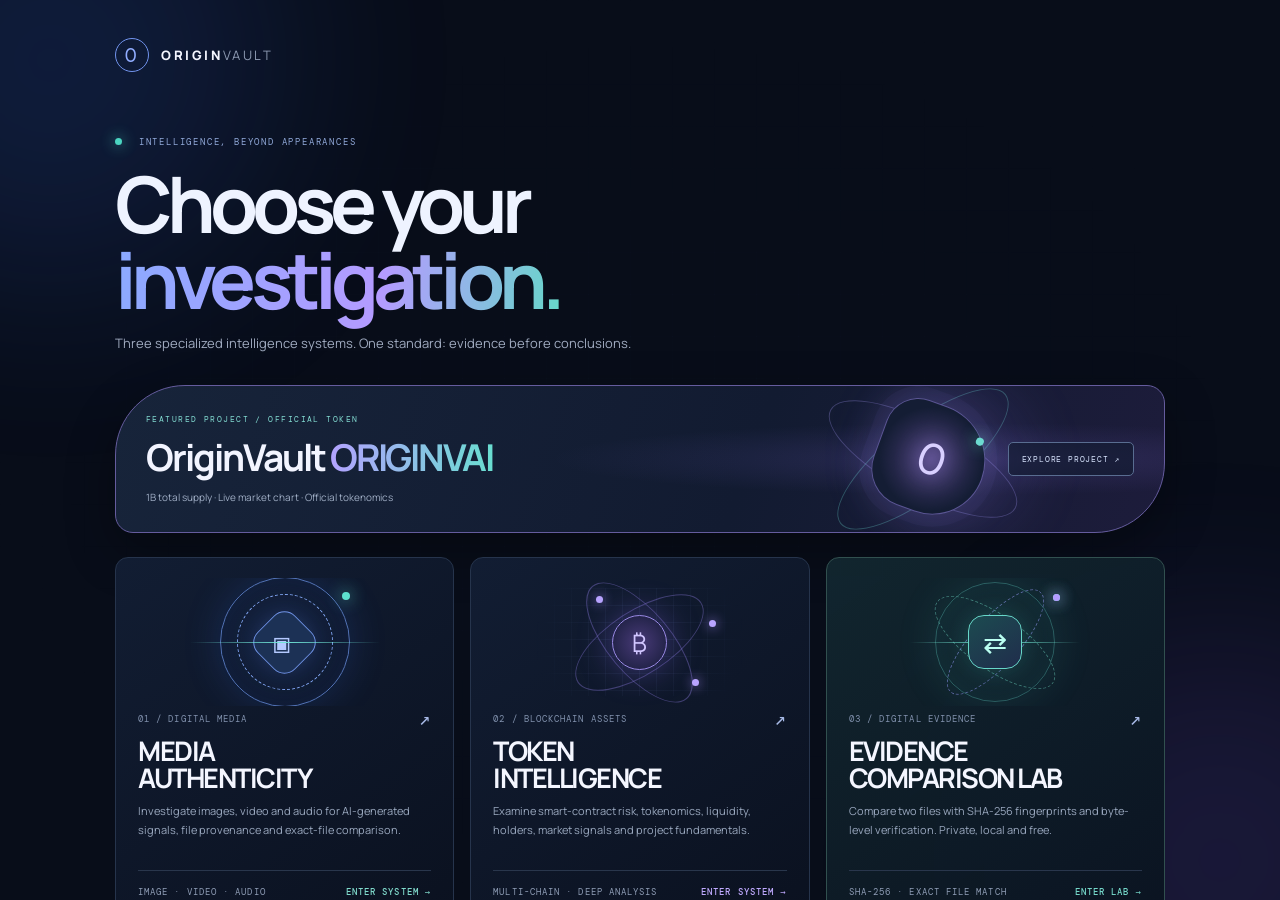
==== index.html @ fcfecf2c "Load OriginVault IPFS logo in homepage spotlight" ====
<!doctype html>
<html lang="en" dir="ltr">
<head>
<meta charset="utf-8"><meta name="viewport" content="width=device-width,initial-scale=1"><meta name="theme-color" content="#080d19">
<meta name="description" content="ORIGINVAULT — Three independent intelligence systems for media authenticity, blockchain assets and digital evidence.">
<title>ORIGINVAULT — Three Intelligence Systems</title>
<link rel="preconnect" href="https://fonts.googleapis.com"><link rel="preconnect" href="https://fonts.gstatic.com" crossorigin>
<link href="https://fonts.googleapis.com/css2?family=DM+Mono:wght@400;500&family=Manrope:wght@400;500;600;700;800&display=swap" rel="stylesheet"><link rel="stylesheet" href="/styles.css?v=20261116-gateway3">

<style>
.featured-token{isolation:isolate;position:relative;display:flex;align-items:center;justify-content:space-between;gap:20px;min-height:148px;margin:0 0 24px;padding:25px 30px;overflow:hidden;border:1px solid #655c9e;border-radius:70px 18px 70px 18px;background:radial-gradient(ellipse at 82% 50%,#8871e82c,transparent 35%),linear-gradient(110deg,#17243a,#121b31 60%,#1d1c3b);box-shadow:0 18px 50px #0005;transition:transform .3s,border-color .3s,box-shadow .3s}
.featured-token:hover{transform:translateY(-4px);border-color:#9b8be9;box-shadow:0 25px 65px #0008,0 0 35px #8e79e51b}
.featured-token:focus-visible{outline:2px solid #8ce6dc;outline-offset:4px}
.featured-token-copy{position:relative;z-index:2;display:grid;gap:8px}.featured-token-copy small{font:8px 'DM Mono',monospace;letter-spacing:.18em;color:#83dcd2}.featured-token-copy strong{font-size:clamp(23px,3.5vw,37px);letter-spacing:-.055em;color:#f2f4ff}.featured-token-copy strong em{font-style:normal;background:linear-gradient(90deg,#b3a2ff,#69ddd0);color:transparent;background-clip:text}.featured-token-copy>span{font-size:10px;color:#a0aec5}.featured-token-mark{position:absolute;z-index:1;right:17%;top:50%;width:110px;height:110px;display:grid;place-items:center;border:1px solid #a995ff77;border-radius:37% 63% 58% 42%;transform:translateY(-50%) rotate(20deg);background:radial-gradient(circle,#493d77,#141d34 68%);box-shadow:0 0 0 12px #a995ff0b,0 0 42px #a995ff32;animation:featuredMorph 8s ease-in-out infinite}.featured-token-mark img{width:100%;height:100%;padding:9px;object-fit:contain;border-radius:inherit}.featured-token-mark img:not([hidden]) + b{display:none}.featured-token-mark b{font:44px 'DM Mono',monospace;color:#d9d0ff;text-shadow:0 0 24px #b8a4ff}.featured-token-mark i{position:absolute;width:8px;height:8px;right:10px;top:17px;border-radius:50%;background:#6cdbd0;box-shadow:0 0 15px #6cdbd0}.featured-token-orbit{position:absolute;z-index:0;right:13%;top:50%;width:210px;height:72px;border:1px solid #8c83d35c;border-radius:50%;pointer-events:none}.orbit-x{transform:translateY(-50%) rotate(28deg);animation:featuredSpin 16s linear infinite}.orbit-y{transform:translateY(-50%) rotate(-38deg);border-color:#6cdbd04d;animation:featuredSpin 21s linear infinite reverse}.featured-token-glow{position:absolute;right:12%;top:50%;width:170px;height:170px;transform:translateY(-50%);border-radius:50%;background:#8d77ee18;filter:blur(24px)}.featured-token-enter{position:relative;z-index:2;flex:none;padding:11px 13px;border:1px solid #596d91;border-radius:5px;color:#d9e5ff;font:8px 'DM Mono',monospace;letter-spacing:.1em;background:#101a2d99}
@keyframes featuredSpin{to{rotate:360deg}}@keyframes featuredMorph{0%,100%{border-radius:37% 63% 58% 42%;transform:translateY(-50%) rotate(20deg)}50%{border-radius:60% 40% 38% 62%;transform:translateY(-50%) rotate(200deg)}}
@media(max-width:680px){.featured-token{min-height:160px;padding:20px 18px;border-radius:42px 14px 42px 14px;align-items:flex-start;flex-direction:column;gap:14px}.featured-token-mark{right:12px;top:40px;width:72px;height:72px}.featured-token-mark b{font-size:29px}.featured-token-orbit{right:-15px;top:45px;opacity:.7}.featured-token-glow{right:-15px;top:45px}.featured-token-copy{max-width:78%}.featured-token-copy>span{font-size:9px}.featured-token-enter{margin-top:0}}
@media(prefers-reduced-motion:reduce){.featured-token,.featured-token-mark,.featured-token-orbit{animation:none!important;transition:none!important}}
</style>

</head>
<body>
<div class="mode-gateway" id="modeGateway" role="dialog" aria-modal="true" aria-labelledby="gatewayTitle">
  <div class="gateway-noise"></div>
  <div class="gateway-inner">
    <a class="gateway-brand" href="/" aria-label="ORIGINVAULT home"><span class="gateway-mark">O</span><span>ORIGIN<span>VAULT</span></span></a>
    <div class="gateway-kicker"><i></i> INTELLIGENCE, BEYOND APPEARANCES</div>
    <h1 id="gatewayTitle">Choose your<br><em>investigation.</em></h1>
    <p class="gateway-lead">Three specialized intelligence systems. One standard: evidence before conclusions.</p>
    <a class="featured-token" href="/token-project.html" aria-label="Open featured token project overview">
      <span class="featured-token-orbit orbit-x"></span><span class="featured-token-orbit orbit-y"></span>
      <span class="featured-token-glow"></span>
      <span class="featured-token-copy"><small>FEATURED PROJECT / OFFICIAL TOKEN</small><strong>OriginVault <em>ORIGINVAI</em></strong><span>1B total supply · Live market chart · Official tokenomics</span></span>
      <span class="featured-token-mark"><img id="originVaultHomeLogo" alt="OriginVault token logo" hidden><b id="originVaultHomeFallback">O</b><i></i></span><span class="featured-token-enter">EXPLORE PROJECT ↗</span>
    </a>
    <div class="gateway-options">
      <a class="gateway-option media-option" href="/ai.html">
        <div class="gateway-option-art media-art"><span class="media-art-ring"></span><span class="media-art-core">◈</span><span class="art-orbit-dot"></span><span class="art-scanline"></span></div>
        <div class="gateway-option-meta"><span>01 / DIGITAL MEDIA</span><span class="gateway-arrow">↗</span></div>
        <h2>MEDIA<br>AUTHENTICITY</h2>
        <p>Investigate images, video and audio for AI-generated signals, file provenance and exact-file comparison.</p>
        <div class="gateway-option-foot"><span>IMAGE · VIDEO · AUDIO</span><b>ENTER SYSTEM →</b></div>
      </a>
      <a class="gateway-option token-option" href="/token-intelligence.html">
        <div class="gateway-option-art token-art"><span class="token-art-grid"></span><span class="token-art-ring ring-one"></span><span class="token-art-ring ring-two"></span><span class="token-art-core">₿</span><span class="token-art-node node-one"></span><span class="token-art-node node-two"></span><span class="token-art-node node-three"></span></div>
        <div class="gateway-option-meta"><span>02 / BLOCKCHAIN ASSETS</span><span class="gateway-arrow">↗</span></div>
        <h2>TOKEN<br>INTELLIGENCE</h2>
        <p>Examine smart-contract risk, tokenomics, liquidity, holders, market signals and project fundamentals.</p>
        <div class="gateway-option-foot"><span>MULTI-CHAIN · DEEP ANALYSIS</span><b>ENTER SYSTEM →</b></div>
      </a>
      <a class="gateway-option evidence-option" href="/evidence-comparison.html">
        <div class="gateway-option-art evidence-art"><span class="evidence-art-orbit orbit-a"></span><span class="evidence-art-orbit orbit-b"></span><span class="evidence-art-core">⇄</span><span class="evidence-art-spark spark-a"></span><span class="evidence-art-spark spark-b"></span><span class="evidence-art-beam"></span></div>
        <div class="gateway-option-meta"><span>03 / DIGITAL EVIDENCE</span><span class="gateway-arrow">↗</span></div>
        <h2>EVIDENCE<br>COMPARISON LAB</h2>
        <p>Compare two files with SHA-256 fingerprints and byte-level verification. Private, local and free.</p>
        <div class="gateway-option-foot"><span>SHA-256 · EXACT FILE MATCH</span><b>ENTER LAB →</b></div>
      </a>
    </div>
    <div class="gateway-bottom"><span>ORIGINVAULT / INDEPENDENT INTELLIGENCE</span><span>SELECT A SYSTEM TO CONTINUE</span></div>
  </div>
</div>
<script>document.querySelectorAll(".gateway-option").forEach(function(card){card.addEventListener("keydown",function(e){if(e.key==="Enter")location.href=card.getAttribute("href")})});</script>
<script type="module">
import { JsonRpcProvider, Contract } from 'https://esm.sh/ethers@6.13.5';
(async()=>{try{
 const provider=new JsonRpcProvider('https://rpc.mainnet.chain.robinhood.com',4663);
 const c=new Contract('0xf04bdd19e34d2e290672b3d38b697909dd385399',['function logo() view returns (string)'],provider);
 const logo=await c.logo();
 if(typeof logo==='string'){const src=logo.startsWith('ipfs://')?'https://ipfs.io/ipfs/'+logo.slice(7):logo;if(src.startsWith('https://')||src.startsWith('http://')){const img=document.getElementById('originVaultHomeLogo');img.src=src;img.hidden=false;}}
}catch(e){console.info('OriginVault logo metadata is currently unavailable.')}})();
</script>
</body></html>
---- styles.css ----
:root{--ink:#18243a;--muted:#758198;--line:#e5e9f1;--paper:#f7f8fc;--white:#fff;--blue:#3569e8;--violet:#7666e9;--mint:#38bca8;--mono:'DM Mono',monospace;--sans:'Manrope',sans-serif}*{box-sizing:border-box}html{scroll-behavior:smooth}body{margin:0;background:var(--paper);color:var(--ink);font-family:var(--sans);overflow-x:hidden}a{color:inherit;text-decoration:none}.site-header{height:78px;padding:0 max(6.2vw,24px);display:flex;align-items:center;justify-content:space-between;background:rgba(255,255,255,.9);border-bottom:1px solid #e9edf4;position:sticky;top:0;z-index:20;backdrop-filter:blur(18px)}.brand{display:flex;align-items:center;gap:11px;font-size:14px;font-weight:800;letter-spacing:.17em}.brand-symbol{width:33px;height:33px;border:1.5px solid #4877e8;border-radius:50%;display:grid;place-items:center;color:#3569e8;font:19px var(--mono);position:relative}.brand-symbol span{position:absolute;width:5px;height:5px;border-radius:50%;background:#43c4b0;right:0;top:3px}.brand-light{font-weight:500;color:#8490a4}.main-nav{display:flex;gap:34px;font-size:11px;color:#67748a}.main-nav a:hover{color:var(--blue)}.header-actions{display:flex;align-items:center;gap:22px}.free-pill{font:9px var(--mono);letter-spacing:.1em;color:#269b8b;background:#eaf8f5;border:1px solid #d6f0eb;padding:8px 11px;border-radius:30px}.free-pill i,.live-indicator i{display:inline-block;width:6px;height:6px;background:#42bca8;border-radius:50%;margin-right:7px}.header-cta{font-size:11px;font-weight:800;color:var(--blue)}.header-cta span{margin-left:12px}.mobile-nav{display:none;border:0;background:none;font-size:21px;color:var(--ink)}.hero{min-height:660px;padding:105px max(8vw,30px) 32px;position:relative;overflow:hidden;background:linear-gradient(112deg,#fff 0%,#f8faff 48%,#f0f4ff 100%)}.hero:before{content:"";position:absolute;width:760px;height:760px;border-radius:50%;right:-150px;top:-250px;background:radial-gradient(circle,#dfeaff 0%,#eaf0ff 38%,transparent 69%)}.hero-copy{position:relative;z-index:2;max-width:570px}.eyebrow{font:9px var(--mono);letter-spacing:.17em;color:#617ba8;display:flex;align-items:center;gap:10px}.eyebrow-line{width:22px;height:1px;background:#6e8fca}.hero h1{font-size:clamp(58px,7.5vw,98px);letter-spacing:-.075em;line-height:.99;font-weight:700;margin:27px 0 24px}.hero h1 span,.how-intro h2 span{background:linear-gradient(100deg,#386ce8,#8270e9 60%,#4bbdaf);color:transparent;background-clip:text}.hero-lead{max-width:500px;font-size:14px;line-height:1.9;color:#6e7b91}.hero-buttons{display:flex;align-items:center;gap:27px;margin-top:31px}.primary-button{display:inline-flex;align-items:center;gap:35px;padding:16px 20px;background:linear-gradient(105deg,#376ce8,#6c70e9);border-radius:6px;color:white;font-size:11px;font-weight:800;box-shadow:0 12px 28px #496ee833;transition:.2s}.primary-button:hover,.choose-button:hover{transform:translateY(-2px);box-shadow:0 15px 30px #496ee844}.subtle-link{font-size:11px;color:#6c7890}.subtle-link span{margin-left:8px}.hero-proof{display:flex;align-items:center;gap:12px;margin-top:58px}.proof-icon{width:28px;height:28px;display:grid;place-items:center;border-radius:50%;background:#e7f7f3;color:#24a28f;font-size:13px}.hero-proof div:last-child{display:flex;flex-direction:column;gap:4px}.hero-proof strong{font-size:10px}.hero-proof span{font-size:9px;color:#8792a5}.hero-art{position:absolute;width:510px;height:510px;right:7%;top:83px;display:grid;place-items:center}.art-glow{position:absolute;width:330px;height:330px;border-radius:50%;background:radial-gradient(circle,#d9e6ff 0%,#dfe5ff 40%,transparent 70%);filter:blur(8px)}.art-grid{position:absolute;inset:25px;background-image:linear-gradient(#9bb6e21b 1px,transparent 1px),linear-gradient(90deg,#9bb6e21b 1px,transparent 1px);background-size:28px 28px;mask-image:radial-gradient(circle,#000 10%,transparent 72%)}.orbit{position:absolute;border:1px solid #7f9de65c;border-radius:50%;transform:rotate(-26deg) skewX(-10deg)}.orbit-outer{width:460px;height:245px;box-shadow:0 0 38px #8caaf21c}.orbit-inner{width:330px;height:330px;border-color:#8c9eea70;transform:rotate(32deg) skewY(17deg)}.art-core{width:154px;height:154px;border-radius:50%;background:linear-gradient(145deg,#fff,#edf3ff);border:1px solid #b4c9f4;box-shadow:0 22px 65px #6f8ee833,inset 0 0 22px #b6ccff66;display:flex;flex-direction:column;align-items:center;justify-content:center;position:relative;z-index:2}.core-mark{font:64px var(--mono);line-height:1;color:#5279df;text-shadow:0 5px 22px #7199ed55}.core-caption{font:8px var(--mono);letter-spacing:.2em;line-height:1.6;text-align:center;color:#788bb2}.core-spark{position:absolute;width:7px;height:7px;border-radius:50%;background:#41c8b2;right:21px;top:25px;box-shadow:0 0 0 6px #42c8b222,0 0 20px #42c8b2}.floating-chip{position:absolute;z-index:3;background:#fff;border:1px solid #e4eaf5;border-radius:8px;box-shadow:0 15px 40px #526b9b18;padding:12px 14px;font:9px var(--mono);letter-spacing:.06em;color:#53647f}.chip-top{top:65px;left:65px}.chip-dot{display:inline-block;width:6px;height:6px;border-radius:50%;background:#3ec3ae;margin-right:8px}.chip-right{right:-3px;top:220px;display:flex;flex-direction:column;gap:5px}.chip-right b{font-size:11px;color:#386de4}.chip-right small{font-size:7px;color:#8b98ac}.chip-bottom{bottom:64px;left:58px}.chip-bottom span{color:#7869e9;margin-right:8px}.art-coord{position:absolute;font:8px var(--mono);letter-spacing:.12em;color:#8ca0c1}.coord-one{top:4px;right:100px}.coord-two{bottom:5px;right:92px}.hero-bottom{position:absolute;bottom:0;left:8vw;right:8vw;border-top:1px solid #dfe6f1;padding:17px 0;display:flex;justify-content:space-between;font:8px var(--mono);letter-spacing:.1em;color:#8995a8}.scanner-section{padding:88px max(8vw,30px) 85px;background:#fff;border-top:1px solid #e8edf5}.scanner-heading{display:flex;justify-content:space-between;align-items:end;margin-bottom:32px;gap:20px}.scanner-heading h2,.history-title h2{font-size:clamp(30px,4vw,43px);letter-spacing:-.06em;margin:14px 0 7px}.scanner-heading p,.history-title p{font-size:12px;color:#7c8799;margin:0}.scanner-free{font:9px var(--mono);color:#299b8d;background:#eef9f6;padding:10px 13px;border-radius:5px}.scanner-free span{margin-right:7px}.scanner-layout{display:grid;grid-template-columns:1.15fr .85fr;gap:18px}.upload-card,.scan-side{border:1px solid #e5eaf2;border-radius:10px;background:#fff;box-shadow:0 15px 40px #203c6810}.upload-card{min-height:360px;transition:.2s}.upload-card.drag{border-color:#6488e8;background:#f5f8ff;box-shadow:0 0 0 4px #6488e81c}.upload-card-top,.scan-side-head{height:52px;padding:0 22px;border-bottom:1px solid #edf0f5;display:flex;align-items:center;justify-content:space-between}.step-label{font:9px var(--mono);letter-spacing:.11em;color:#667894}.step-label i{font-style:normal;color:#aab4c3;margin:0 5px}.secure-label{font:8px var(--mono);color:#2d9e8d}.secure-label span{font-size:14px;margin-right:5px}.upload-content{text-align:center;padding:32px 20px 25px}.upload-graphic{width:76px;height:76px;margin:0 auto 14px;display:grid;place-items:center;position:relative}.upload-ring{position:absolute;inset:0;border:1px solid #cbd9f4;border-radius:23px;transform:rotate(45deg);background:linear-gradient(140deg,#f4f7ff,#fff)}.upload-arrow{position:relative;font-size:35px;font-weight:300;color:#5278e0}.upload-content h3{font-size:17px;margin:0 0 5px;letter-spacing:-.03em}.upload-content p{font-size:10px;color:#929caf;margin:0 0 17px}.upload-content input{display:none}.choose-button{display:inline-flex;align-items:center;gap:25px;background:#386ce8;color:#fff;padding:12px 17px;border-radius:5px;font-size:10px;font-weight:800;cursor:pointer;box-shadow:0 7px 18px #386ce82b;transition:.2s}.format-list{display:flex;justify-content:center;gap:8px;margin-top:20px}.format-list span{font:7px var(--mono);letter-spacing:.08em;color:#8190a6;background:#f3f5f9;padding:6px 8px;border-radius:3px}.upload-footer{height:39px;border-top:1px solid #eff2f6;display:flex;align-items:center;justify-content:center;font-size:8px;color:#8b96a8;gap:7px}.footer-lock{font-size:13px;color:#6b8ee5}.scan-side{padding-bottom:8px}.scan-side-head{margin-bottom:4px}.live-indicator{font:8px var(--mono);color:#2e9d8e}.scope-item{display:flex;align-items:center;gap:12px;padding:15px 20px;border-bottom:1px solid #f0f2f6}.scope-icon{width:34px;height:34px;border-radius:8px;display:grid;place-items:center;font-size:16px;flex:none}.hash-icon{background:#edf3ff;color:#5278e0}.provenance-icon{background:#f2efff;color:#7a68df}.ai-icon{background:#eaf8f5;color:#36aa99}.scope-item>div:nth-child(2){display:flex;flex-direction:column;gap:5px;flex:1}.scope-item strong{font-size:10px}.scope-item span{font-size:8px;color:#929caf}.scope-state{font:7px var(--mono)!important;letter-spacing:.06em}.scope-state.ready{color:#299b8d!important}.scope-state.pending{color:#a18b5c!important}.scope-note{display:flex;gap:9px;padding:13px 20px 7px;color:#8793a6}.scope-note>span{width:15px;height:15px;border:1px solid #c9d6ed;border-radius:50%;display:grid;place-items:center;font:9px var(--mono);flex:none;color:#6385c9}.scope-note p{font-size:8px;line-height:1.7;margin:0}.progress-card{margin-top:18px;padding:18px 22px;border:1px solid #e3eaf5;border-radius:8px;background:#f9fbff}.progress-top{display:flex;justify-content:space-between;font-size:10px;color:#697994;margin-bottom:10px}.progress-top strong{font:10px var(--mono);color:#4b73d9}.progress-track{height:5px;border-radius:9px;background:#e8edf7;overflow:hidden}.progress-track span{display:block;height:100%;width:0;background:linear-gradient(90deg,#3b70e9,#7c70e8,#4ec5b1);border-radius:9px;transition:width .35s}.result-card{margin-top:18px;padding:23px;border:1px solid #dfe7f4;border-radius:9px;background:linear-gradient(135deg,#fbfcff,#f6f8ff)}.result-top{display:flex;align-items:center;justify-content:space-between;gap:15px}.result-title{font-size:13px;font-weight:800;overflow-wrap:anywhere}.result-status{font:8px var(--mono);color:#9a7a3f;background:#fff8e9;border:1px solid #f1e3c2;padding:7px 9px;border-radius:3px}.result-subtitle{font-size:10px;color:#7c899e;margin-top:6px}.hash-block{margin-top:18px;padding:14px;background:#fff;border:1px solid #e7edf7;border-radius:6px}.hash-label{font:8px var(--mono);letter-spacing:.12em;color:#8090aa}.hash-value{font:10px var(--mono);color:#4269c8;line-height:1.8;word-break:break-all;margin-top:8px}.result-disclaimer{font-size:10px;color:#748197;line-height:1.8;margin:15px 0}.result-actions{display:flex;gap:9px;flex-wrap:wrap}.result-actions button,.history-actions button{border:1px solid #dfe6f1;background:#fff;padding:9px 12px;border-radius:4px;color:#50627f;font:9px var(--sans);font-weight:700;cursor:pointer}.result-actions button.primary-mini{background:#3c6ee7;border-color:#3c6ee7;color:#fff}.history-section{padding:80px max(8vw,30px);background:#f6f8fc;border-top:1px solid #e9edf4}.history-title{display:flex;justify-content:space-between;align-items:end;margin-bottom:24px}.history-title h2{margin-bottom:6px}.text-button{background:transparent;border:0;color:#5477d1;font:10px var(--sans);font-weight:800;cursor:pointer}.history-list{display:grid;gap:9px}.history-empty{padding:26px;text-align:center;border:1px dashed #d8e0ed;border-radius:7px;color:#8c98aa}.history-empty span{font-size:23px;color:#9aadd0}.history-empty p{font-size:10px}.history-item{display:flex;justify-content:space-between;align-items:center;gap:15px;padding:15px 18px;background:#fff;border:1px solid #e7ecf4;border-radius:6px}.history-item strong{display:block;font-size:10px;overflow-wrap:anywhere}.history-item small{display:block;margin-top:6px;color:#8793a6;font:8px var(--mono)}.history-actions{display:flex;gap:7px}.history-footnote{font-size:8px;color:#929caf;margin-top:14px}.how-section{padding:90px max(8vw,30px);display:grid;grid-template-columns:.85fr 1.15fr;gap:7%;background:#fff}.how-intro h2{font-size:clamp(36px,4.3vw,52px);letter-spacing:-.065em;line-height:1.12;margin:17px 0}.how-intro p{font-size:12px;color:#7d899b;line-height:1.9;max-width:350px}.how-steps{display:grid;grid-template-columns:repeat(3,1fr);border:1px solid #e7ebf3;border-radius:8px;overflow:hidden}.how-steps article{padding:20px 16px;position:relative;min-height:230px}.how-steps article+article{border-left:1px solid #e7ebf3}.how-number{font:8px var(--mono);color:#98a6bb}.how-symbol{font-size:25px;color:#5d7fda;margin:20px 0}.how-steps h3{font-size:12px;margin:0 0 8px}.how-steps p{font-size:9px;line-height:1.7;color:#8290a3;min-height:60px}.available,.planned{font:7px var(--mono);letter-spacing:.05em}.available{color:#2d9d8c}.planned{color:#a18b5c}.standards-section{padding:75px max(8vw,30px);background:linear-gradient(110deg,#f1f5ff,#f9faff);display:grid;grid-template-columns:110px 1fr 1fr;gap:30px;align-items:center;border-top:1px solid #e7edf7}.standards-mark{width:86px;height:86px;border:1px solid #b9c9ec;border-radius:50%;display:grid;place-items:center;font:48px var(--mono);color:#5278dc;box-shadow:inset 0 0 25px #b9c9ec55}.standards-section h2{font-size:34px;letter-spacing:-.06em;line-height:1.12;margin:13px 0}.standards-section p{font-size:10px;line-height:1.8;color:#77859a;max-width:440px}.standards-points{display:flex;flex-direction:column;gap:15px;justify-self:end;font-size:10px;color:#596a84}.standards-points i{font:8px var(--mono);color:#6384d4;margin-right:13px}.site-footer{min-height:85px;padding:20px max(6.2vw,24px);display:flex;align-items:center;justify-content:space-between;background:#fff;border-top:1px solid #e8edf4;color:#8b97a9;font-size:8px}.site-footer .brand{color:var(--ink)}.footer-note{font:8px var(--mono);letter-spacing:.1em}.toast{position:fixed;bottom:22px;left:50%;transform:translate(-50%,20px);opacity:0;pointer-events:none;z-index:50;padding:12px 17px;background:#172744;color:#fff;border-radius:5px;font-size:10px;box-shadow:0 12px 35px #1d315233;transition:.25s}.toast.show{opacity:1;transform:translate(-50%,0)}.hidden{display:none!important}@media(max-width:1050px){.hero-art{right:-100px;opacity:.75}.hero-copy{max-width:530px}.how-section{grid-template-columns:1fr;gap:28px}}@media(max-width:700px){.site-header{height:67px}.main-nav{display:none}.header-actions{display:flex;gap:8px}.header-actions .header-cta{font-size:10px;padding:9px 10px}.header-actions .header-cta[href="#scanner"]{display:none}.mobile-nav{display:block}.hero{padding:78px 23px 65px;min-height:780px}.hero h1{font-size:64px}.hero-lead{font-size:12px}.hero-art{width:340px;height:340px;top:390px;right:-50px;opacity:.75;transform:scale(.82)}.hero-bottom{left:23px;right:23px;gap:12px;flex-wrap:wrap}.hero-bottom span:nth-child(2){display:none}.hero-bottom span{font-size:7px}.scanner-section,.history-section,.how-section{padding:65px 20px}.scanner-heading{align-items:flex-start;flex-direction:column}.scanner-layout{grid-template-columns:1fr}.upload-card{min-height:340px}.scope-item{padding:13px 15px}.scope-note{padding:12px 15px}.history-title{align-items:flex-start}.how-steps{grid-template-columns:1fr}.how-steps article{min-height:auto;padding:18px}.how-steps article+article{border-left:0;border-top:1px solid #e7ebf3}.how-steps p{min-height:0}.standards-section{grid-template-columns:65px 1fr;padding:55px 22px;gap:17px}.standards-mark{width:60px;height:60px;font-size:35px}.standards-section h2{font-size:27px}.standards-points{grid-column:2;justify-self:start;margin-top:8px}.site-footer{flex-wrap:wrap;gap:12px}.footer-note{display:none}.history-item{align-items:flex-start}.history-actions{flex-direction:column}}
.result-metrics{display:grid;grid-template-columns:repeat(3,minmax(0,1fr));gap:9px;margin-top:17px}.result-metrics>div{padding:12px;background:#fff;border:1px solid #e7edf7;border-radius:6px;min-width:0}.result-metrics small{display:block;font:7px var(--mono);letter-spacing:.08em;color:#8795aa}.result-metrics strong{display:block;margin-top:7px;font:9px var(--mono);color:#526b9c;overflow-wrap:anywhere}.evidence-list{margin-top:18px;padding:14px;background:#fff;border:1px solid #e7edf7;border-radius:6px}.evidence-row{display:flex;justify-content:space-between;align-items:flex-start;gap:12px;padding:12px 0;border-bottom:1px solid #f0f2f6}.evidence-row:last-child{border-bottom:0}.evidence-row strong{font-size:10px;text-transform:capitalize}.evidence-row p,.evidence-empty{font-size:9px;line-height:1.7;color:#7b899d;margin:5px 0 0}.evidence-severity{font:7px var(--mono);color:#8a7891;white-space:nowrap}@media(max-width:560px){.result-metrics{grid-template-columns:1fr}.result-top{align-items:flex-start;flex-direction:column}}

.scope-state.limited{color:#7569c7!important}

/* Animated hero slideshow */
.hero-story{height:650px;min-height:610px;position:relative;overflow:hidden;background:radial-gradient(circle at 78% 45%,#d9e5ff 0,transparent 36%),linear-gradient(115deg,#fff 0%,#eef3ff 60%,#e9efff 100%);border-bottom:1px solid #e2e9f5}
.story-slides{position:absolute;inset:0}.story-slide{position:absolute;inset:0;display:grid;grid-template-columns:1fr 1fr;align-items:center;padding:55px max(8vw,30px) 76px;gap:25px;opacity:0;animation:storyFade 18s infinite}
.story-slide.slide-two{animation-delay:6s}.story-slide.slide-three{animation-delay:12s}
@keyframes storyFade{0%,2%{opacity:0;transform:translateY(18px)}6%,27%{opacity:1;transform:translateY(0)}33%,100%{opacity:0;transform:translateY(-12px)}}
.story-copy{max-width:570px;position:relative;z-index:2}.story-copy h1{font-size:clamp(48px,6vw,80px);letter-spacing:-.075em;line-height:1.02;margin:24px 0 18px}.story-copy h1 span{background:linear-gradient(100deg,#386ce8,#8270e9 60%,#4bbdaf);color:transparent;background-clip:text}.story-copy p{font-size:13px;line-height:1.9;color:#6e7b91;max-width:480px}.story-copy .primary-button{margin-top:20px}
.story-visual{height:420px;position:relative;display:grid;place-items:center}.story-visual:before{content:"";position:absolute;width:340px;height:340px;border-radius:50%;background:radial-gradient(circle,#d5e3ff,transparent 70%)}
.visual-orbit,.hash-orbit{position:absolute;width:350px;height:270px;border:1px solid #8aa6e66b;border-radius:50%;transform:rotate(-28deg);box-shadow:0 0 0 30px #e4ebfb55}
.media-window{width:280px;padding:13px;background:#fff;border:1px solid #dce5f4;border-radius:12px;box-shadow:0 28px 70px #466ba52a;transform:rotate(-5deg);z-index:1}.media-window-top,.media-label{font:8px var(--mono);letter-spacing:.12em;color:#8090aa;padding:8px 3px}.media-preview{height:190px;position:relative;overflow:hidden;border-radius:7px;background:linear-gradient(145deg,#d9eaff,#b9d3ef 55%,#d6e7f4)}.media-preview i{position:absolute;width:44px;height:44px;right:34px;top:24px;border-radius:50%;background:#fff4d6;box-shadow:0 0 30px #fff4d6}.media-preview b{position:absolute;left:-25px;right:-20px;bottom:-55px;height:145px;border-radius:50% 50% 0 0;background:linear-gradient(120deg,#8cb6ad,#4e8d8b);box-shadow:115px 20px 0 #5579a4}.visual-tag{position:absolute;padding:10px 13px;background:#fff;border:1px solid #e2e9f3;border-radius:6px;box-shadow:0 12px 35px #405c8a18;font:8px var(--mono);color:#647590}.tag-a{top:60px;left:5px}.tag-b{bottom:60px;right:0}
.hash-orbit{width:340px;height:340px;border-radius:50%;transform:none}.hash-core{width:145px;height:145px;border-radius:50%;display:flex;flex-direction:column;align-items:center;justify-content:center;background:linear-gradient(145deg,#fff,#edf3ff);border:1px solid #b9c9eb;box-shadow:0 20px 60px #587bc42c;z-index:2}.hash-core span,.hash-core small{font:9px var(--mono);letter-spacing:.15em;color:#7187b6}.hash-core strong{font:48px var(--mono);line-height:1;color:#416fe0}.hash-core small{margin-top:7px}.hash-node{position:absolute;padding:11px 13px;border-radius:6px;background:#fff;border:1px solid #e2e9f4;box-shadow:0 12px 30px #405c8a18;font:8px var(--mono);color:#73829a;z-index:3}.hash-node b{margin-left:7px;color:#2da48f}.node-a{top:48px;left:0}.node-b{right:0;top:175px}.node-c{bottom:48px;left:18px}.node-c b{color:#a28b59}
.report-sheet{width:310px;padding:20px 22px;background:#fff;border:1px solid #e1e8f4;border-radius:9px;box-shadow:0 28px 75px #405f992c;transform:rotate(-3deg);z-index:2}.report-head{display:flex;justify-content:space-between;border-bottom:1px solid #edf1f7;padding-bottom:12px;font:8px var(--mono);letter-spacing:.12em;color:#61779f}.report-head b{font-size:7px;color:#a1adbf}.report-sheet h3{font-size:17px;margin:18px 0 13px}.report-row{display:flex;justify-content:space-between;padding:12px 0;border-top:1px solid #f0f2f7;font-size:8px;color:#75839a;gap:8px}.report-row b{font:8px var(--mono);white-space:nowrap}.report-row .yes{color:#2c9f8e}.report-row .unknown{color:#9a8559}.report-sheet>small{display:block;border-top:1px solid #edf1f7;padding-top:13px;margin-top:4px;font:7px var(--mono);letter-spacing:.08em;color:#8a99ae}
.story-bottom{position:absolute;bottom:0;left:max(8vw,30px);right:max(8vw,30px);height:52px;border-top:1px solid #dce5f2;display:flex;align-items:center;justify-content:space-between;font:7px var(--mono);letter-spacing:.11em;color:#8a98ae}.story-dots{display:flex;gap:6px}.story-dots i{width:5px;height:5px;border-radius:50%;background:#bdc9dc;animation:dotPulse 18s infinite}.story-dots i:nth-child(2){animation-delay:6s}.story-dots i:nth-child(3){animation-delay:12s}@keyframes dotPulse{0%,3%,30%,100%{background:#bdc9dc;transform:scale(1)}7%,26%{background:#5279df;transform:scale(1.45)}}
.upload-limit{font-size:9px;color:#8491a5;margin:-6px 0 14px}.upload-limit strong{color:#4e6eaa}
.simple-report-intro{margin:17px 0 10px;padding:13px 15px;background:#fff;border:1px solid #e7edf7;border-radius:6px;font-size:10px;line-height:1.8;color:#738198}.simple-check-list{background:#fff;border:1px solid #e5ebf5;border-radius:8px;overflow:hidden}.simple-check{display:grid;grid-template-columns:30px 1fr auto;align-items:center;gap:12px;padding:14px 15px;border-bottom:1px solid #edf1f7}.simple-check:last-child{border-bottom:0}.check-icon{width:26px;height:26px;border-radius:50%;display:grid;place-items:center;font-size:14px;font-weight:900}.simple-check.yes .check-icon{background:#e7f7f2;color:#209a83}.simple-check.no .check-icon{background:#fff0ef;color:#d45e58}.simple-check.unknown .check-icon{background:#f2f4f8;color:#8b96a8}.check-copy strong{display:block;font-size:10px;color:#34445e}.check-copy p{font-size:9px;line-height:1.65;color:#8390a3;margin:4px 0 0}.check-answer{font:8px var(--mono);letter-spacing:.06em;white-space:nowrap}.simple-check.yes .check-answer{color:#219b86}.simple-check.no .check-answer{color:#d05d57}.simple-check.unknown .check-answer{color:#8c96a7}
.free-tools{margin-top:16px;padding:15px;background:#f9fbff;border:1px solid #e5ebf5;border-radius:7px}.free-tools>p{font-size:9px;color:#8290a4;line-height:1.7;margin:7px 0 12px}.free-tool-links{display:flex;flex-wrap:wrap;gap:8px}.free-tool-links a{padding:9px 11px;background:#fff;border:1px solid #dfe7f2;border-radius:5px;font-size:9px;font-weight:800;color:#526b9a}.technical-details{margin-top:13px;background:#fff;border:1px solid #e6ecf5;border-radius:6px;padding:12px 14px}.technical-details summary{font-size:9px;font-weight:800;color:#63738c;cursor:pointer}
@media(max-width:760px){.hero-story{height:760px;min-height:760px}.story-slide{grid-template-columns:1fr;grid-template-rows:auto 1fr;align-content:start;padding:55px 24px 70px;gap:0}.story-copy h1{font-size:clamp(43px,11vw,62px);margin:17px 0 12px}.story-copy p{font-size:11px}.story-visual{height:310px;transform:scale(.82);transform-origin:top center;margin-top:10px}.story-bottom{left:24px;right:24px}.story-bottom span{font-size:6px}.simple-check{grid-template-columns:27px 1fr;gap:9px}.check-answer{grid-column:2;justify-self:start;margin-top:2px}}
@media(prefers-reduced-motion:reduce){.story-slide,.story-dots i{animation:none!important}.story-slide:first-child{opacity:1;transform:none}}

.ai-likelihood{display:flex;align-items:center;gap:20px;margin:18px 0;padding:18px;background:#fff;border:1px solid #e5ebf5;border-radius:9px}.ai-ring{width:116px;height:116px;flex:none;border-radius:50%;display:grid;place-items:center;position:relative}.ai-ring:before{content:"";position:absolute;inset:10px;background:#fff;border-radius:50%}.ai-ring span{position:relative;z-index:1;font:12px var(--mono);font-weight:700;color:#3d5f9f;text-align:center}.ai-summary{min-width:0}.ai-summary h3{font-size:18px;margin:7px 0;color:#243654}.ai-summary p{font-size:10px;line-height:1.7;color:#65748b;margin:0 0 7px}.ai-summary small{font-size:8px;line-height:1.6;color:#8a96a8}.technical-inner{padding-top:12px}.technical-inner>p{font-size:10px;line-height:1.7;color:#66758c}.raw-report{max-height:340px;overflow:auto;white-space:pre-wrap;overflow-wrap:anywhere;background:#f5f7fb;border:1px solid #e5eaf2;padding:12px;border-radius:6px;font:8px/1.6 var(--mono);color:#53647e}.result-actions button:not(.primary-mini){background:#fff;color:#50627f;border:1px solid #dfe6f1}@media(max-width:560px){.ai-likelihood{align-items:flex-start;gap:13px;padding:13px}.ai-ring{width:92px;height:92px}.ai-ring:before{inset:8px}.ai-summary h3{font-size:15px}}
.selected-file{margin:12px auto 0;max-width:100%;font-size:12px;color:#52627d;overflow-wrap:anywhere}.upload-action{margin:12px auto 0;cursor:pointer;border:0;font:inherit}.upload-action:disabled{opacity:.55;cursor:not-allowed}.upload-action.hidden,.selected-file.hidden{display:none!important}


/* ORIGINVAULT / NIGHT-SIGNAL VISUAL SYSTEM */
:root{--ink:#edf3ff;--muted:#9aa9c3;--line:#273650;--paper:#080f1e;--white:#111d31;--blue:#72a5ff;--violet:#a58bff;--mint:#54e0cb;--mono:'DM Mono',monospace;--sans:'Manrope',sans-serif}
body{background:#080f1e;color:#edf3ff}
body:before{content:"";position:fixed;inset:0;pointer-events:none;z-index:-1;background:radial-gradient(ellipse at 12% 8%,#19376866,transparent 38%),radial-gradient(ellipse at 88% 32%,#35275c55,transparent 36%),linear-gradient(180deg,#080f1e,#0b1425 60%,#080f1e)}
.site-header{background:rgba(8,15,30,.82);border-bottom:1px solid #273650;box-shadow:0 10px 35px #02081755}
.brand{color:#f1f5ff}.brand-light{color:#8191ad}.brand-symbol{border-color:#72a5ff;color:#9fc0ff;box-shadow:0 0 22px #4b8cff33}
.main-nav{color:#a5b3cb}.main-nav a:hover,.header-cta{color:#91b8ff}
.free-pill{background:#102e35;border-color:#1d5b5b;color:#72e5d1}
.hero-story{background:radial-gradient(ellipse at 78% 45%,#273d71 0,transparent 42%),radial-gradient(ellipse at 15% 10%,#18315a 0,transparent 40%),linear-gradient(115deg,#0b1425,#101c34 62%,#111a31);border-color:#273650}
.story-copy h1{color:#f2f6ff}.story-copy h1 span{background:linear-gradient(100deg,#82b6ff,#b49aff 58%,#5de2d0);color:transparent;background-clip:text}
.story-copy p{color:#a8b6cc}.eyebrow{color:#9cb7e9}
.story-bottom{border-color:#2c3b56;color:#8fa2c1}
.story-visual:before{background:radial-gradient(circle,#263e70,transparent 72%)}
.visual-orbit,.hash-orbit{border-color:#83aaff66;box-shadow:0 0 0 30px #31466a22,0 0 50px #588fff16}
.media-window,.report-sheet,.hash-core{background:linear-gradient(145deg,#172742,#101c30);border-color:#334968;box-shadow:0 28px 70px #02081788}
.media-window-top,.media-label,.report-head,.report-row,.report-sheet h3{color:#b3c3dd}
.report-head,.report-row,.report-sheet>small{border-color:#2c3d58}.report-head b,.report-sheet>small{color:#91a4c2}
.hash-core span,.hash-core small{color:#a5b9df}.hash-core strong{color:#92baff}
.visual-tag,.hash-node{background:#15243b;border-color:#334968;color:#b8c8e3;box-shadow:0 12px 35px #02081777}
.scanner-section{background:transparent;border-color:#273650}
.scanner-heading h2,.history-title h2,.how-intro h2,.standards-section h2{color:#f0f5ff}
.scanner-heading p,.history-title p{color:#9aa9c3}.scanner-free{background:#102e35;color:#78e1d0}
.upload-card,.scan-side{background:linear-gradient(145deg,#111f35,#0e192c);border-color:#2c405f;box-shadow:0 22px 60px #02081766}
.upload-card{position:relative;overflow:hidden}.upload-card:before{content:"";position:absolute;inset:0;pointer-events:none;opacity:.35;background:linear-gradient(115deg,transparent 20%,#6da6ff0b 50%,transparent 80%)}
.upload-card.drag{background:#142744;border-color:#79aaff;box-shadow:0 0 0 4px #6498ff22,0 0 55px #4f8eff22}
.upload-card-top,.scan-side-head{border-color:#293b56}.step-label{color:#a6b9d7}.secure-label{color:#6ce0cd}
.upload-ring{border-color:#5e80b8;background:linear-gradient(140deg,#1b3154,#101b30);box-shadow:0 0 35px #5d9dff22}
.upload-arrow{color:#91baff}.upload-content h3{color:#edf4ff}.upload-content p,.upload-limit{color:#9aaac3}.upload-limit strong{color:#a9c8ff}
.choose-button{background:linear-gradient(105deg,#4a85f2,#806df0);box-shadow:0 8px 26px #4e7ff044}
.format-list span{background:#1a2a43;color:#9db1d2}
.upload-footer{border-color:#293b56;color:#91a3c0}
.scope-item{border-color:#293b56}.scope-item strong{color:#e4edff}.scope-item span{color:#a0b0c9}
.scope-icon{background:#1b3151!important;color:#a9c8ff!important}.scope-note{color:#9aabc5}.scope-note>span{border-color:#49638b;color:#9fc0ff}
.live-indicator{color:#6de0cd}
.progress-card{margin-top:18px;padding:22px 24px;border:1px solid #38547d;border-radius:12px;background:linear-gradient(115deg,#142743,#111d33);display:flex;align-items:center;gap:22px;box-shadow:0 20px 55px #02081777;overflow:hidden}
.progress-orbit{width:66px;height:66px;flex:none;position:relative;border:1px solid #5276a9;border-radius:50%;animation:orbitSpin 5s linear infinite;box-shadow:0 0 25px #5896ff22,inset 0 0 22px #5896ff16}
.progress-orbit:before{content:"";position:absolute;inset:9px;border:1px dashed #7b9bd1;border-radius:50%}
.progress-orbit span{position:absolute;width:11px;height:11px;left:4px;top:13px;border-radius:50%;background:#71a8ff;box-shadow:0 0 18px #71a8ff}
.progress-orbit i{position:absolute;width:7px;height:7px;right:5px;bottom:12px;border-radius:50%;background:#5de0ce;box-shadow:0 0 14px #5de0ce}
.progress-orbit b{position:absolute;inset:24px;border-radius:50%;background:radial-gradient(circle,#8caeff,#536be8);box-shadow:0 0 22px #789cff88}
.progress-content{min-width:0;flex:1}.progress-top{color:#c5d3e9}.progress-top strong{color:#9ec1ff}.progress-track{height:7px;background:#243653}.progress-track span{background:linear-gradient(90deg,#5c9bff,#a18aff,#59e0ce);box-shadow:0 0 16px #6ca5ff77}
.progress-caption{margin-top:12px;font:8px var(--mono);letter-spacing:.13em;color:#8298bb;display:flex;align-items:center;gap:8px}
.pulse-dot{width:6px;height:6px;border-radius:50%;background:#5de0ce;box-shadow:0 0 0 0 #5de0ce66;animation:pulseDot 1.6s infinite}
.result-card{background:linear-gradient(145deg,#111f35,#0e192c);border-color:#314968;box-shadow:0 25px 65px #02081788}
.result-title,.result-card h3,.check-copy strong{color:#edf4ff}.result-subtitle,.check-copy p,.result-disclaimer{color:#9cacc5}
.result-status{background:#30291b;border-color:#645333;color:#e7c87f}
.ai-likelihood,.simple-report-intro,.simple-check-list,.hash-block,.free-tools,.technical-details,.evidence-list{background:#15243b;border-color:#304664;color:#b8c9e2}
.ai-ring:before{background:#15243b}.ai-ring span{color:#d1e1ff}.ai-summary h3{color:#f1f5ff}.ai-summary p,.ai-summary small,.free-tools>p,.technical-inner>p{color:#a4b5ce}
.simple-check{border-color:#2b3e5a}.simple-check.yes .check-icon{background:#123a39;color:#64dfc8}.simple-check.no .check-icon{background:#3a252d;color:#ff9b9b}.simple-check.unknown .check-icon{background:#26364f;color:#b1bfd5}
.check-copy p,.evidence-row p,.evidence-empty{color:#a0b0c8}.check-answer{color:#9cb4d8}
.hash-label{color:#a6bbdf}.hash-value{color:#a9c8ff;background:#0e1a2d;border-color:#2d4262}
.free-tool-links a{background:#1b2d49;border-color:#3a5275;color:#bdd0f0}
.technical-details summary{color:#c4d5f0}.raw-report{background:#0b1628;border-color:#2b3e5a;color:#a9bddc}
.history-section{background:#0b1425;border-color:#273650}.history-item{background:#111f35;border-color:#2b405f}.history-item strong{color:#e6efff}.history-item small{color:#91a4c2}
.history-empty{border-color:#344a6d;color:#a1b1ca}.history-footnote{color:#8295b4}
.history-actions button,.result-actions button:not(.primary-mini){background:#1b2c47;border-color:#3a5275;color:#c3d3ed}
.how-section{background:transparent}.how-intro p{color:#a0b0c8}.how-steps{border-color:#344968;background:#111f35}.how-steps article+article{border-color:#344968}.how-number{color:#9aafd0}.how-symbol{color:#8eb5ff}.how-steps h3{color:#e9f1ff}.how-steps p{color:#a0b0c8}
.standards-section{background:radial-gradient(ellipse at 15% 50%,#233c66,#111d32 65%);border-color:#304563}.standards-section p{color:#aab9d0}.standards-points{color:#d1def2}.standards-mark{border-color:#6485bb;color:#9bbcff;box-shadow:inset 0 0 25px #729cff22,0 0 35px #6a9bff18}
.site-footer{background:#070d19;border-color:#273650;color:#8da0be}.site-footer .brand{color:#f0f5ff}.footer-center{display:flex;align-items:center;gap:18px}.footer-links{display:flex;align-items:center;gap:24px}.social-x{display:flex;align-items:center;gap:9px;color:#c6d7f4;font:8px var(--mono);letter-spacing:.1em;transition:color .2s,transform .2s}.social-x:hover{color:#7eb2ff;transform:translateY(-2px)}.social-x[aria-disabled=true]{cursor:default}.social-x svg{width:19px;height:19px}.contract-slot{display:flex;flex-direction:column;gap:4px;padding-left:18px;border-left:1px solid #2b3d59}.contract-label{font:7px var(--mono);letter-spacing:.13em;color:#8095b6}.contract-slot strong{font:8px var(--mono);letter-spacing:.08em;color:#b9c9e2}
.toast{background:#1b2d49;border:1px solid #45618a;color:#edf4ff;box-shadow:0 15px 45px #020817aa}
.story-slide{animation-duration:21s}.story-slide.slide-two{animation-delay:7s}.story-slide.slide-three{animation-delay:14s}.story-dots i{animation-duration:21s}.story-dots i:nth-child(2){animation-delay:7s}.story-dots i:nth-child(3){animation-delay:14s}
.upload-graphic{transition:transform .5s}.upload-ring{animation:uploadFloat 5s ease-in-out infinite}.upload-arrow{transition:transform .35s}
.upload-card.is-scanning .upload-graphic{transform:scale(1.08)}.upload-card.is-scanning .upload-ring{animation:uploadSpin 2.2s linear infinite;border-color:#78aaff;box-shadow:0 0 35px #6ba5ff55}.upload-card.is-scanning .upload-arrow{animation:uploadArrow 1.1s ease-in-out infinite;color:#78e5d4}
.upload-card.is-scanning .upload-content h3{color:#a9caff}
.result-card.report-ready{animation:reportArrive .75s cubic-bezier(.18,.8,.2,1) both}
.report-ready .ai-ring{animation:ringArrive 1.15s .18s cubic-bezier(.18,.8,.2,1) both}
.result-card.report-ready .simple-check{animation:checkArrive .45s both}.result-card.report-ready .simple-check:nth-child(2){animation-delay:.08s}.result-card.report-ready .simple-check:nth-child(3){animation-delay:.14s}.result-card.report-ready .simple-check:nth-child(4){animation-delay:.2s}.result-card.report-ready .simple-check:nth-child(5){animation-delay:.26s}
.scope-item{transition:background .25s,transform .25s}.scope-item:hover{background:#1b2d49;transform:translateX(3px)}
.upload-card,.scan-side,.result-card,.history-item,.how-steps{backdrop-filter:blur(14px)}
@keyframes orbitSpin{to{transform:rotate(360deg)}}@keyframes pulseDot{0%{box-shadow:0 0 0 0 #5de0ce66}70%{box-shadow:0 0 0 8px #5de0ce00}100%{box-shadow:0 0 0 0 #5de0ce00}}
@keyframes uploadFloat{0%,100%{transform:rotate(45deg) translateY(0)}50%{transform:rotate(45deg) translateY(-5px)}}@keyframes uploadSpin{to{transform:rotate(405deg)}}@keyframes uploadArrow{0%,100%{transform:translateY(3px)}50%{transform:translateY(-7px)}}
@keyframes reportArrive{from{opacity:0;transform:translateY(24px) scale(.985);filter:blur(7px)}to{opacity:1;transform:translateY(0) scale(1);filter:blur(0)}}
@keyframes ringArrive{from{transform:scale(.75) rotate(-45deg);filter:brightness(1.8)}to{transform:scale(1) rotate(0);filter:brightness(1)}}
@keyframes checkArrive{from{opacity:0;transform:translateX(-10px)}to{opacity:1;transform:translateX(0)}}
@media(max-width:760px){.progress-card{padding:17px;gap:14px}.progress-orbit{width:52px;height:52px}.footer-center{order:3;width:100%;justify-content:space-between}.footer-links{gap:15px}.contract-slot{padding-left:12px}}
@media(max-width:560px){.site-footer{padding:22px 20px}.footer-links{margin-left:auto}.social-x span{display:none}.contract-slot{padding-left:12px}.contract-slot strong{font-size:7px}}
@media(prefers-reduced-motion:reduce){*,*:before,*:after{animation-duration:.01ms!important;animation-iteration-count:1!important;scroll-behavior:auto!important;transition-duration:.01ms!important}}


/* Removed conflicting light-theme override; retain the original dark intelligence palette. */
body.report-modal-open{overflow:hidden!important}
.report-modal{position:fixed;inset:0;z-index:10000;display:grid;place-items:center;padding:24px;opacity:0;visibility:hidden;transition:opacity .28s ease,visibility .28s ease}
.report-modal.is-open{opacity:1;visibility:visible}
.report-modal-backdrop{position:absolute;inset:0;background:rgba(21,35,62,.48);backdrop-filter:blur(12px)}
.report-modal-dialog{position:relative;z-index:1;width:min(100%,1000px);max-height:min(92vh,980px);display:flex;flex-direction:column;overflow:hidden;border:1px solid #dce6f5;border-radius:22px;background:linear-gradient(145deg,#fff,#f7faff);box-shadow:0 35px 100px #152b4d45;transform:translateY(22px) scale(.985);transition:transform .35s cubic-bezier(.2,.8,.2,1)}
.report-modal.is-open .report-modal-dialog{transform:translateY(0) scale(1)}
.report-modal-header{display:flex;align-items:center;justify-content:space-between;gap:20px;padding:23px 30px;background:linear-gradient(110deg,#f4f8ff,#f8f5ff);border-bottom:1px solid #e4ebf5}
.report-modal-header .eyebrow{font:9px var(--mono);letter-spacing:.16em;color:#6482bd!important}
.report-modal-header h2{font-size:clamp(19px,3vw,25px);letter-spacing:-.04em;color:#1b2d4c;margin:7px 0 3px}
.report-modal-header p{font-size:11px;color:#8290a6;margin:0}
.report-modal-close{width:40px;height:40px;flex:none;border:1px solid #dfe7f2;border-radius:50%;background:#fff;color:#5d6e89;font-size:25px;line-height:1;cursor:pointer;transition:all .2s}
.report-modal-close:hover{background:#edf3ff;color:#426fd2;transform:rotate(90deg)}
.report-modal-body{overflow:auto;padding:22px 28px 30px;overscroll-behavior:contain}
.report-modal-body .result-card{display:block!important;max-width:100%;margin:0!important;padding:0!important;border:0!important;box-shadow:none!important;background:transparent!important;animation:none!important}
.report-modal-body .result-top{padding-bottom:16px}
.report-modal-body .result-actions{position:sticky;bottom:-30px;padding:16px 0 6px;background:linear-gradient(180deg,#f7faff00,#f7faff 25%);z-index:2}
.report-modal-footer{display:flex;align-items:center;justify-content:space-between;gap:16px;padding:14px 28px;border-top:1px solid #e6ecf5;background:#fbfcff}
.report-modal-footer>span{font:8px var(--mono);letter-spacing:.12em;color:#93a0b3}
.modal-done{padding:10px 18px;border:0;border-radius:7px;background:linear-gradient(105deg,#477fe9,#8870e8);color:white;font:700 10px var(--sans);cursor:pointer}
@media(max-width:650px){.report-modal{padding:8px}.report-modal-dialog{max-height:96vh;border-radius:16px}.report-modal-header{padding:17px 18px}.report-modal-body{padding:16px 15px 22px}.report-modal-footer{padding:12px 16px}.report-modal-footer>span{font-size:6px}.report-modal-body .ai-likelihood{align-items:flex-start}.report-modal-body .result-actions{position:static;flex-wrap:wrap}}
@media(prefers-reduced-motion:reduce){.report-modal,.report-modal-dialog,.report-modal-close{transition:none!important}}


/* UPLOAD PROGRESS / HIGH VISIBILITY MODAL */
.upload-progress-modal{position:fixed;inset:0;z-index:12000;display:grid;place-items:center;padding:22px;opacity:0;visibility:hidden;pointer-events:none;transition:opacity .25s ease,visibility .25s ease}
.upload-progress-modal.is-open{opacity:1;visibility:visible;pointer-events:auto}
.upload-progress-backdrop{position:absolute;inset:0;background:rgba(18,33,59,.56);backdrop-filter:blur(10px)}
.upload-progress-modal .progress-card{position:relative;z-index:1;width:min(100%,510px);margin:0;padding:30px 32px 25px;border:1px solid #dce6f5;border-radius:22px;background:linear-gradient(145deg,#fff,#f3f7ff)!important;box-shadow:0 35px 100px #10264c40!important;display:grid;grid-template-columns:108px 1fr;align-items:center;gap:18px 24px;transform:translateY(16px) scale(.98);transition:transform .3s ease}
.upload-progress-modal.is-open .progress-card{transform:translateY(0) scale(1)}
.upload-progress-modal .progress-card.hidden{display:none!important}
.upload-progress-heading{grid-column:1/-1;display:flex;align-items:center;gap:12px;padding-bottom:17px;border-bottom:1px solid #e4ebf5}
.upload-progress-mark{width:38px;height:38px;border-radius:12px;display:grid;place-items:center;background:linear-gradient(140deg,#e7efff,#f0eaff);color:#5277cf;font:800 11px var(--mono);letter-spacing:-.05em}
.upload-progress-heading>div{display:flex;flex-direction:column;gap:4px;flex:1}
.upload-progress-heading strong{font:700 10px var(--mono);letter-spacing:.13em;color:#2b4164}
.upload-progress-heading>div span{font:8px var(--mono);letter-spacing:.1em;color:#8a99b1}
.upload-live-dot{width:9px;height:9px;border-radius:50%;background:#24b89f;box-shadow:0 0 0 5px #24b89f1c;animation:uploadLivePulse 1.6s infinite}
@keyframes uploadLivePulse{50%{box-shadow:0 0 0 9px #24b89f08;opacity:.65}}
.upload-progress-modal .progress-orbit{width:100px;height:100px;margin:auto;border-color:#91abe0!important;background:radial-gradient(circle,#f4f7ff,#fff)!important;box-shadow:0 0 0 12px #e8effd,0 0 35px #6c98e51c!important}
.upload-progress-modal .progress-content{min-width:0}
.upload-progress-modal .progress-top{font-size:12px;gap:8px;color:#435879!important;margin-bottom:13px}
.upload-progress-modal .progress-top strong{font-size:17px!important;color:#4778e8!important}
.upload-progress-modal .progress-track{height:9px!important;border-radius:20px!important;background:#e2eaf7!important}
.upload-progress-modal .progress-track span{border-radius:20px!important;box-shadow:0 0 15px #5d91ed55}
.upload-progress-modal .progress-caption{display:flex;align-items:center;gap:7px;margin-top:12px;font:7px var(--mono);letter-spacing:.08em;color:#8192ac!important}
.upload-progress-footnote{grid-column:1/-1;border-top:1px solid #e8edf5;padding-top:15px;font-size:10px;line-height:1.65;color:#8391a8}
.upload-progress-close{grid-column:1/-1;justify-self:end;padding:9px 17px;border:0;border-radius:8px;background:linear-gradient(105deg,#477fe9,#8870e8);color:#fff;font:700 10px var(--sans);cursor:pointer}
.upload-progress-modal .progress-card.is-error .upload-live-dot{background:#d97870;animation:none;box-shadow:0 0 0 5px #d978701b}
.upload-progress-modal .progress-card.is-error .progress-track span{background:linear-gradient(90deg,#d97870,#e9a08a)!important}
@media(max-width:560px){.upload-progress-modal{padding:14px}.upload-progress-modal .progress-card{grid-template-columns:72px 1fr;padding:23px 18px 19px;gap:15px}.upload-progress-modal .progress-orbit{width:68px;height:68px}.upload-progress-modal .progress-top{font-size:10px}.upload-progress-modal .progress-top strong{font-size:15px!important}.upload-progress-heading{padding-bottom:13px}}
/* REPORT POPUP / READABILITY AND INFORMATION HIERARCHY */
.report-modal-dialog{width:min(100%,1080px)!important;max-height:min(94vh,1040px)!important;border-radius:24px!important}
.report-modal-header{padding:22px 32px!important}
.report-modal-header h2{font-size:clamp(21px,3vw,28px)!important}
.report-modal-body{padding:24px 34px 32px!important}
.report-modal-body .result-top{align-items:flex-start;padding:0 0 18px;border-bottom:1px solid #e7edf6}
.report-modal-body .result-title{font-size:16px!important;line-height:1.45}
.report-modal-body .result-status{white-space:nowrap;font-size:9px!important;padding:8px 11px!important;border-radius:20px!important}
.report-modal-body .ai-likelihood{gap:24px!important;padding:22px 24px!important;border-radius:15px!important;background:linear-gradient(110deg,#f0f5ff,#f8f5ff)!important;border-color:#dce6f5!important}
.report-modal-body .ai-ring{width:126px!important;height:126px!important}
.report-modal-body .ai-ring:before{background:#f7f8ff!important}
.report-modal-body .ai-summary h3{font-size:clamp(18px,2.4vw,23px)!important;line-height:1.3}
.report-modal-body .ai-summary p{font-size:12px!important;line-height:1.75!important}
.report-modal-body .ai-summary small{font-size:10px!important;line-height:1.65!important}
.report-modal-body .simple-report-intro{padding:14px 17px!important;border-radius:11px!important;font-size:11px!important;line-height:1.75!important}
.report-modal-body .simple-check-list{display:grid;grid-template-columns:repeat(2,minmax(0,1fr));gap:10px;padding:14px!important;border-radius:14px!important}
.report-modal-body .simple-check{min-width:0;display:grid;grid-template-columns:34px minmax(0,1fr);gap:9px;padding:13px!important;border:1px solid #e6ecf5!important;border-radius:10px;background:#fff!important}
.report-modal-body .check-icon{width:32px;height:32px;display:grid;place-items:center;border-radius:9px;font-size:14px}
.report-modal-body .check-copy strong{font-size:11px!important;line-height:1.4}
.report-modal-body .check-copy p{font-size:9px!important;line-height:1.65!important;margin-top:4px}
.report-modal-body .check-answer{grid-column:2;font:8px var(--mono);letter-spacing:.06em}
.report-modal-body .hash-block,.report-modal-body .free-tools{padding:17px 19px!important;border-radius:12px!important;margin-top:14px}
.report-modal-body .hash-value{font-size:11px!important;line-height:1.8;overflow-wrap:anywhere}
.report-modal-body .free-tool-links{display:flex;flex-wrap:wrap;gap:9px;margin-top:12px}
.report-modal-body .free-tool-links a{padding:10px 13px;border-radius:8px;font-size:10px!important}
.report-modal-body .technical-details{margin-top:14px;border-radius:12px!important;padding:14px 17px!important}
.report-modal-body .technical-details summary{font-size:11px!important;font-weight:700;cursor:pointer;padding:4px 0}
.report-modal-body .result-disclaimer{font-size:10px!important;line-height:1.8!important;padding:12px 2px}
.report-modal-body .result-actions{display:flex;flex-wrap:wrap;gap:10px;position:static!important;padding:15px 0 4px!important;background:transparent!important}
.report-modal-body .result-actions button{min-height:42px;padding:11px 16px;border-radius:9px;font-size:10px}
.report-modal-body .result-actions .primary-mini{background:linear-gradient(105deg,#477fe9,#8870e8)!important;color:#fff!important;border:0!important}
.report-modal-footer{padding:14px 32px!important}
@media(max-width:700px){.report-modal-dialog{max-height:97vh!important;border-radius:17px!important}.report-modal-header{padding:16px 17px!important}.report-modal-body{padding:16px 15px 22px!important}.report-modal-body .simple-check-list{grid-template-columns:1fr}.report-modal-body .ai-likelihood{gap:14px!important;padding:15px!important}.report-modal-body .ai-ring{width:92px!important;height:92px!important}.report-modal-body .ai-summary h3{font-size:16px!important}.report-modal-body .result-status{font-size:7px!important}.report-modal-footer{padding:12px 16px!important}}
@media(prefers-reduced-motion:reduce){.upload-progress-modal,.upload-progress-modal .progress-card,.upload-live-dot{transition:none!important;animation:none!important}}

/* MULTI-ENGINE DASHBOARD + PROFESSIONAL EVIDENCE REGISTER */
.engine-dashboard,.professional-evidence{margin-top:16px;padding:19px 20px;border:1px solid #e1e9f5;border-radius:14px;background:linear-gradient(145deg,#f8faff,#fff)}
.engine-dashboard-heading{display:flex;align-items:flex-start;justify-content:space-between;gap:12px;margin-bottom:13px}.engine-dashboard-heading h3,.professional-evidence h3{margin:5px 0 0;color:#243654;font-size:16px;letter-spacing:-.02em}.engine-count{padding:6px 9px;border-radius:20px;background:#edf2fb;color:#73839e;font:8px var(--mono);letter-spacing:.08em;white-space:nowrap}.engine-grid{display:grid;grid-template-columns:repeat(2,minmax(0,1fr));gap:10px}.engine-card{min-width:0;padding:13px 14px;border:1px solid #e5ebf4;border-radius:10px;background:#fff}.engine-card-top{display:flex;align-items:flex-start;justify-content:space-between;gap:8px}.engine-card-top strong{color:#263957;font-size:11px;line-height:1.5}.engine-card-top span{flex:none;font:7px var(--mono);letter-spacing:.05em;color:#8492a8}.engine-card p{margin:8px 0 0;color:#71819a;font-size:9px;line-height:1.7}.engine-card a{display:inline-block;margin-top:9px;color:#5278c5;font-size:9px;text-decoration:none}.engine-score{display:inline-block;margin-top:9px;color:#426fd2;font:700 11px var(--mono)}.engine-ok{border-color:#d9eee8}.engine-ok .engine-card-top span{color:#15927e}.engine-warn,.engine-limited{border-color:#f0e4cf}.engine-warn .engine-card-top span,.engine-limited .engine-card-top span{color:#a77a39}.engine-idle{background:#fbfcff}.engine-footnote{margin:12px 1px 0;color:#8492a7;font-size:9px;line-height:1.7}.professional-evidence>h3{margin-bottom:13px}.professional-evidence-list{display:grid;grid-template-columns:repeat(2,minmax(0,1fr));gap:9px}.professional-evidence .evidence-row{min-width:0;margin:0;padding:12px 13px;border:1px solid #e6ecf5;border-radius:9px;background:#fff}.evidence-row-head{display:flex;align-items:center;justify-content:space-between;gap:8px}.evidence-row-head strong{color:#2a3b58;font-size:10px;text-transform:capitalize}.evidence-severity{font:7px var(--mono);letter-spacing:.06em;color:#7c8ba2}.evidence-high .evidence-severity,.evidence-critical .evidence-severity{color:#c15c56}.evidence-medium .evidence-severity{color:#a77a39}.professional-evidence .evidence-row p{margin:7px 0;color:#687993;font-size:9px;line-height:1.7}.professional-evidence .evidence-row small{color:#93a0b3;font:7px var(--mono);letter-spacing:.04em}.professional-evidence .evidence-row details{margin-top:8px;border-top:1px solid #edf1f6;padding-top:7px}.professional-evidence .evidence-row summary{color:#7183a0;font-size:8px;cursor:pointer}.professional-evidence .evidence-row pre{max-height:150px;overflow:auto;white-space:pre-wrap;overflow-wrap:anywhere;color:#62738e;background:#f5f7fb;padding:8px;border-radius:6px;font:8px var(--mono)}
@media(max-width:700px){.engine-grid,.professional-evidence-list{grid-template-columns:1fr}.engine-dashboard,.professional-evidence{padding:14px}.engine-dashboard-heading{flex-direction:column}.engine-count{align-self:flex-start}}


/* ORIGINVAULT visual refresh — English LTR, preserved production scanner */
:root{--sans:'Manrope',Arial,sans-serif}
html{scroll-padding-top:90px}
body{font-family:'Manrope',Arial,sans-serif;direction:ltr}
.site-header{padding-inline:max(5vw,22px)}
.brand{direction:ltr}
.main-nav{direction:ltr}
.hero-story,.scanner-section,.history-section,.how-section,.standards-section{direction:ltr}
.story-copy{text-align:left}
.story-copy h1,.scanner-heading h2,.history-title h2,.how-intro h2,.standards-section h2{font-family:'Manrope',Arial,sans-serif;letter-spacing:-.8px}
.story-copy p,.scanner-heading p,.how-intro p,.standards-section p{line-height:1.8}
.primary-button,.header-cta,.choose-button,.text-button,.modal-done{font-family:'Manrope',Arial,sans-serif}
.upload-content h3,.scope-item strong,.result-title{font-family:'Manrope',Arial,sans-serif}
.upload-content{text-align:center}
.upload-card,.scan-side,.history-list,.report-modal-dialog{direction:ltr}
.upload-card-top,.scan-side-head,.history-title,.result-top,.upload-progress-heading,.progress-top{direction:ltr}
.step-label,.secure-label,.format-list,.scope-state,.free-pill,.eyebrow,.hash-label,.result-status,.report-head,.media-kinds{letter-spacing:.08em}
.scope-item{direction:ltr;text-align:left}
.scope-item>div:nth-child(2){flex:1}
.scope-icon{margin-inline-end:12px;margin-inline-start:0}
.scope-state{margin-inline-start:auto;margin-inline-end:0}
.scope-note{text-align:left;line-height:1.8}
.upload-footer{text-align:left}
.story-bottom{direction:ltr}
.site-footer{direction:ltr}
.footer-center,.footer-links{direction:ltr}
.result-card,.report-modal-body{direction:ltr;text-align:left}
.result-title,.result-subtitle,.ai-summary,.simple-report-intro,.hash-block,.professional-evidence,.technical-details{direction:ltr;text-align:left}
.simple-check-list,.professional-evidence-list,.evidence-list{direction:ltr}
.simple-check-list>*{text-align:left}
.report-modal-header,.report-modal-footer{direction:ltr}
.free-tool-links{direction:ltr}
.media-scan-stage{display:flex;align-items:center;gap:16px;padding:14px 18px;margin:0 22px 17px;border:1px solid #e6ecf7;border-radius:16px;background:linear-gradient(110deg,#f7faff,#f1fbfc);overflow:hidden}
.media-scan-visual{height:44px;width:74px;flex:0 0 74px;border-radius:12px;background:#14254b;position:relative;display:grid;place-items:center;overflow:hidden}
.scan-frame{width:30px;height:25px;border:1px solid #74dbe7;border-radius:4px;opacity:.8;position:absolute}
.scan-beam{position:absolute;top:0;bottom:0;width:12px;background:linear-gradient(90deg,transparent,rgba(78,224,237,.75),transparent);animation:ovBeam 2.1s linear infinite}
.scan-wave{width:46px;height:20px;border-radius:50%;border-top:2px solid #63e0e7;border-bottom:2px solid #658cf5;opacity:.75;animation:ovWave 1.5s ease-in-out infinite}
.scan-bars{position:absolute;inset:0;display:flex;align-items:center;justify-content:center;gap:3px;opacity:.9}
.scan-bars i{width:2px;height:8px;border-radius:3px;background:#75dce8;animation:ovBars .7s ease-in-out infinite alternate}
.scan-bars i:nth-child(2n){animation-delay:.2s}.scan-bars i:nth-child(3n){animation-delay:.4s}
.media-scan-copy{display:grid;gap:3px;min-width:0;text-align:left}
.media-scan-copy strong{font-size:12px;color:#1b2d4c}
.media-scan-copy span{font-size:10px;color:#77849a;line-height:1.6}
.media-kinds{margin-inline-start:auto;display:flex;gap:5px;flex-wrap:wrap}
.media-kinds b{font:700 8px 'DM Mono',monospace;color:#4775df;background:#fff;border:1px solid #e5ebf7;padding:5px 7px;border-radius:6px}
@keyframes ovBeam{from{left:-15px}to{left:90px}}
@keyframes ovWave{50%{transform:scaleX(.72);opacity:.45}}
@keyframes ovBars{to{height:25px;opacity:.45}}
.upload-card.is-scanning .media-scan-stage{border-color:#9fc4f7;box-shadow:0 0 0 3px rgba(61,119,238,.06)}
.upload-card.is-scanning .media-scan-visual{box-shadow:0 0 20px rgba(61,119,238,.22)}
.upload-progress-dialog,.progress-card,.report-modal-dialog{font-family:'Manrope',Arial,sans-serif}
.result-card{border-radius:20px}
.result-card .ai-ring{box-shadow:0 10px 28px rgba(53,105,232,.12)}
.result-card .simple-report-intro{line-height:1.8;border-radius:14px}
.result-card .professional-evidence-list{display:grid;gap:9px}
.result-card .hash-value{direction:ltr;text-align:left;overflow-wrap:anywhere}
.result-card .technical-details summary{text-align:left}
@media(max-width:760px){.media-scan-stage{margin-inline:12px;gap:10px;padding:11px}.media-kinds{display:none}.story-copy{text-align:center}.scope-item{gap:8px}.site-header{padding-inline:16px}}
@media(prefers-reduced-motion:reduce){.scan-beam,.scan-wave,.scan-bars i{animation:none!important}}

/* ORIGINVAULT dual-system gateway */
.mode-gateway{position:fixed;inset:0;z-index:1000;overflow-y:auto;background:#080d19;color:#eef3ff;display:flex;align-items:center;justify-content:center;padding:38px 24px;isolation:isolate}
.gateway-noise{position:fixed;inset:0;z-index:-1;opacity:.17;background-image:linear-gradient(rgba(119,151,208,.08) 1px,transparent 1px),linear-gradient(90deg,rgba(119,151,208,.08) 1px,transparent 1px);background-size:42px 42px;mask-image:radial-gradient(ellipse at center,#000 15%,transparent 82%)}
.mode-gateway:before,.mode-gateway:after{content:"";position:fixed;width:460px;height:460px;border-radius:50%;filter:blur(100px);opacity:.16;z-index:-1;pointer-events:none}
.mode-gateway:before{background:#386ce8;left:-180px;top:-170px}.mode-gateway:after{background:#7855d9;right:-170px;bottom:-190px}
.gateway-inner{width:min(1050px,100%);margin:auto;animation:gatewayRise .8s cubic-bezier(.2,.8,.2,1) both}
.gateway-brand{display:inline-flex;align-items:center;gap:12px;font-size:13px;font-weight:800;letter-spacing:.2em;color:#f4f6ff}.gateway-brand>span:last-child>span{font-weight:400;color:#8d9ab2}.gateway-mark{width:34px;height:34px;border:1px solid #7294ee;border-radius:50%;display:grid;place-items:center;color:#91adff;font:19px var(--mono)}
.gateway-kicker{margin-top:64px;color:#91a9d9;font:9px var(--mono);letter-spacing:.2em}.gateway-kicker i{display:inline-block;width:7px;height:7px;border-radius:50%;background:#4bd5c1;box-shadow:0 0 14px #4bd5c1;margin-right:10px}
.gateway-inner>h1{font-size:clamp(46px,7vw,78px);line-height:.98;letter-spacing:-.075em;margin:17px 0 14px;font-weight:700}.gateway-inner>h1 em{font-style:normal;background:linear-gradient(100deg,#8aaaff,#b49bff 60%,#65d8c8);color:transparent;background-clip:text}
.gateway-lead{color:#a0abc0;font-size:13px;line-height:1.8;margin:0 0 30px}
.gateway-options{display:grid;grid-template-columns:1fr 1fr;gap:16px}
.gateway-option{min-width:0;position:relative;display:flex;flex-direction:column;min-height:360px;padding:20px 22px 18px;border:1px solid #26344c;border-radius:13px;background:linear-gradient(145deg,rgba(19,31,53,.94),rgba(11,18,32,.96));overflow:hidden;transition:transform .35s,border-color .35s,box-shadow .35s}
.gateway-option:before{content:"";position:absolute;inset:0;opacity:0;transition:opacity .35s;pointer-events:none;background:radial-gradient(ellipse at 50% 28%,rgba(73,117,220,.18),transparent 60%)}
.gateway-option:hover{transform:translateY(-6px);border-color:#607fc2;box-shadow:0 22px 60px #0007}.gateway-option:hover:before{opacity:1}
.gateway-option-meta,.gateway-option-foot{position:relative;z-index:2;display:flex;align-items:center;justify-content:space-between;color:#8191ad;font:9px var(--mono);letter-spacing:.12em}
.gateway-arrow{font-size:19px;color:#a7b9e6;transition:transform .25s}.gateway-option:hover .gateway-arrow{transform:translate(3px,-3px)}
.gateway-option-art{height:128px;position:relative;display:grid;place-items:center;overflow:hidden}
.media-art:before{content:"";position:absolute;width:128px;height:128px;border:1px solid #5374b7;border-radius:50%;box-shadow:0 0 38px #386ce833,inset 0 0 34px #386ce822}
.media-art-ring{position:absolute;width:96px;height:96px;border:1px dashed #82a6f2;border-radius:50%;animation:gatewaySpin 14s linear infinite}
.media-art-core{width:53px;height:53px;border:1px solid #6f92e6;border-radius:15px;display:grid;place-items:center;color:#b4c9ff;font-size:28px;background:#1c3155;box-shadow:0 0 35px #4c7be966;transform:rotate(45deg);animation:corePulse 3s ease-in-out infinite}
.art-orbit-dot{position:absolute;width:8px;height:8px;background:#5de0cf;border-radius:50%;box-shadow:0 0 16px #5de0cf;top:14px;left:calc(50% + 57px);animation:gatewaySpin 7s linear infinite;transform-origin:-57px 50px}
.art-scanline{position:absolute;width:190px;height:1px;background:linear-gradient(90deg,transparent,#6fe3d5,transparent);top:50%;animation:scanSweep 3.5s ease-in-out infinite}
.token-art-grid{position:absolute;inset:10px;background-image:linear-gradient(#7895d21c 1px,transparent 1px),linear-gradient(90deg,#7895d21c 1px,transparent 1px);background-size:17px 17px;mask-image:radial-gradient(circle,#000,transparent 72%)}
.token-art-ring{position:absolute;border:1px solid #8b78dc66;border-radius:50%;transform:rotate(-28deg) skewX(-20deg)}.ring-one{width:145px;height:65px;animation:gatewaySpin 12s linear infinite}.ring-two{width:145px;height:65px;transform:rotate(55deg) skewX(-20deg);animation:gatewaySpin 16s linear infinite reverse}
.token-art-core{width:55px;height:55px;border:1px solid #9d8bea;border-radius:50%;display:grid;place-items:center;color:#d1c6ff;font-size:24px;background:radial-gradient(circle,#483a78,#151b37);box-shadow:0 0 35px #8467e977;z-index:1}
.token-art-node{position:absolute;width:7px;height:7px;background:#b9a4ff;border-radius:50%;box-shadow:0 0 12px #a78bfa}.node-one{top:18px;left:35%}.node-two{bottom:20px;right:30%}.node-three{top:42px;right:24%}
.gateway-option h2{position:relative;z-index:1;font-size:27px;letter-spacing:-.055em;line-height:.98;margin:7px 0 10px;color:#f4f6ff}
.gateway-option p{position:relative;z-index:1;color:#9aa8bf;font-size:11px;line-height:1.75;max-width:390px;margin:0 0 22px}
.gateway-option-foot{margin-top:auto;padding-top:15px;border-top:1px solid #29364c;color:#8f9db6}.gateway-option-foot b{color:#c4d2f3;font-weight:500}
.media-option .gateway-option-foot b{color:#80dacc}.token-option .gateway-option-foot b{color:#c0aaff}
.gateway-bottom{display:flex;justify-content:space-between;gap:16px;margin-top:22px;color:#65738e;font:8px var(--mono);letter-spacing:.12em}
.gateway-exit{animation:gatewayFade .42s ease forwards;pointer-events:none}
@keyframes gatewayRise{from{opacity:0;transform:translateY(18px)}to{opacity:1;transform:translateY(0)}}
@keyframes gatewayFade{to{opacity:0;visibility:hidden;transform:scale(1.015)}}
@keyframes gatewaySpin{to{transform:rotate(360deg)}}
@keyframes corePulse{0%,100%{filter:brightness(1)}50%{filter:brightness(1.4)}}
@keyframes scanSweep{0%,100%{transform:translateY(-42px);opacity:0}20%,80%{opacity:.8}50%{transform:translateY(42px)}}
@media(max-width:680px){.mode-gateway{align-items:flex-start;padding:24px 16px}.gateway-kicker{margin-top:38px}.gateway-options{grid-template-columns:1fr;gap:12px}.gateway-option{min-height:320px;padding:16px 18px}.gateway-option-art{height:100px}.gateway-inner>h1{font-size:49px}.gateway-bottom{font-size:7px}.gateway-option h2{font-size:24px}}


/* Unified ORIGINVAULT dark intelligence theme */
:root{--ink:#eff3ff;--muted:#91a0ba;--line:#293750;--paper:#080d19;--white:#111a2b;--blue:#829fff;--violet:#a995ff;--mint:#6cdbd0}
body{background:#080d19;color:#eff3ff}
.site-header{background:rgba(8,13,25,.88);border-bottom-color:#ffffff16;color:#eff3ff}
.brand-symbol{border-color:#7798ee;color:#a8bdff}.brand-light{color:#8e9bb2}
.main-nav{color:#a0aec5}.main-nav a:hover,.header-cta{color:#a9baff}
.free-pill{background:#112b31;border-color:#24504d;color:#78daca}
.hero-story{background:radial-gradient(circle at 78% 45%,#25264b 0,transparent 38%),linear-gradient(115deg,#0a1221 0%,#111a30 60%,#171b37 100%);border-bottom-color:#26334b}
.story-copy h1{color:#f1f4ff}.story-copy h1 span,.how-intro h2 span{background:linear-gradient(100deg,#9cb7ff,#c1a6ff 60%,#65ddd0);color:transparent;background-clip:text}
.story-copy p{color:#a2afc4}.eyebrow{color:#9aafe0}.story-bottom{color:#8191ad}
.story-visual:before{background:radial-gradient(circle,#27385f 0%,#1b2444 40%,transparent 72%)}
.media-window,.hash-core,.report-sheet{background:#121d31!important;border-color:#344967!important;color:#edf3ff!important;box-shadow:0 25px 70px #0007}
.media-window-top,.media-label,.report-head,.report-sheet small{color:#9baed0!important;border-color:#30415e!important}
.report-row{border-color:#2d3b54!important;color:#c6d2e7!important}
.scanner-section,.how-section{background:#0b1322;border-color:#26344b}
.scanner-heading h2,.history-title h2,.how-intro h2,.standards-section h2{color:#f0f4ff}
.scanner-heading p,.history-title p,.how-intro p,.standards-section p{color:#9aa9c0}
.scanner-free{background:#102b30;color:#76d9c9}
.upload-card,.scan-side{background:#111a2b;border-color:#2b3a55;box-shadow:0 15px 45px #0005;color:#edf3ff}
.upload-card.drag{background:#14233b;border-color:#829fff}
.upload-card-top,.scan-side-head{border-bottom-color:#293750}
.step-label{color:#a4b5d2}.secure-label{color:#86d8cb}
.upload-content h3,.scope-item strong{color:#edf3ff}
.upload-content p,.scope-item span:not(.scope-state),.scope-note p{color:#9aa9c0}
.upload-limit,.upload-footer{color:#a4b2c8;border-color:#293750}
.upload-limit strong{color:#c9d6ee}
.choose-button{background:linear-gradient(105deg,#626fe4,#9674e8 55%,#4abeb6);color:#fff}
.scope-item{border-bottom-color:#27364e}
.scope-icon{background:#1b2b46;color:#a8bfff}
.scope-note{background:#17243a;border-color:#33445f;color:#c1cde1}
.history-section{background:#0a1220;border-top-color:#26344b}
.history-empty{border-color:#3a4962;color:#9aa9c0}.history-empty p{color:#9aa9c0}
.how-steps{border-color:#30405b}.how-steps article{background:#111a2b}.how-steps article+article{border-left-color:#30405b}
.how-steps h3{color:#edf3ff}.how-steps p{color:#9aa9c0}.how-number{color:#8197c1}
.standards-section{background:linear-gradient(110deg,#111b30,#151b31);border-color:#2b3952}
.standards-mark{border-color:#667fba;color:#a8bcf1;box-shadow:inset 0 0 25px #7895d222}
.standards-points span{color:#d2dced;border-color:#34425a}
.site-footer{background:#080d19;border-color:#26344b;color:#8493ac}.site-footer .brand{color:#edf3ff}
.toast{background:#202e49;color:#f3f6ff}
@media(max-width:680px){.gateway-bottom{flex-wrap:wrap}.story-copy h1{color:#f1f4ff}}
@media(prefers-reduced-motion:reduce){.gateway-option,.media-art-ring,.art-orbit-dot,.art-scanline{animation:none!important;transition:none!important}}


/* Evidence Comparison Lab gateway card */
.gateway-options{grid-template-columns:repeat(3,minmax(0,1fr))}
.evidence-option{border-color:#31504f;background:linear-gradient(145deg,rgba(18,39,48,.96),rgba(11,20,33,.98))}
.evidence-option:before{background:radial-gradient(ellipse at 50% 28%,rgba(77,190,181,.2),transparent 62%)}
.evidence-option:hover{border-color:#5baca4}
.evidence-option .gateway-option-foot b{color:#75d8ca}
.evidence-art:before{content:"";position:absolute;width:118px;height:118px;border:1px solid #58bcb366;border-radius:50%;box-shadow:0 0 42px #45c6b322,inset 0 0 32px #45c6b322}
.evidence-art-orbit{position:absolute;width:142px;height:55px;border:1px dashed #70d6c477;border-radius:50%;transform:rotate(35deg);animation:gatewaySpin 13s linear infinite}
.evidence-art-orbit.orbit-b{width:135px;height:48px;transform:rotate(-48deg);border-color:#9a9cff88;animation-duration:17s;animation-direction:reverse}
.evidence-art-core{width:54px;height:54px;display:grid;place-items:center;border:1px solid #67d7c9;border-radius:16px;background:linear-gradient(145deg,#1c4b50,#202d4c);color:#bafff1;font-size:29px;box-shadow:0 0 32px #55d9c755;animation:corePulse 3.2s ease-in-out infinite;z-index:1}
.evidence-art-spark{position:absolute;width:7px;height:7px;border-radius:50%;background:#75e4d2;box-shadow:0 0 15px #75e4d2;top:16px;left:calc(50% + 58px);animation:gatewaySpin 6s linear infinite;transform-origin:-58px 48px}
.evidence-art-spark.spark-b{background:#b49bff;box-shadow:0 0 15px #b49bff;animation-duration:9s;animation-direction:reverse;transform-origin:-48px 55px}
.evidence-art-beam{position:absolute;width:170px;height:1px;background:linear-gradient(90deg,transparent,#71e2d1,transparent);animation:scanSweep 3.2s ease-in-out infinite}
@media(max-width:900px){.gateway-options{grid-template-columns:repeat(2,minmax(0,1fr))}}
@media(max-width:680px){.gateway-options{grid-template-columns:1fr}}

 
/* AI DETECTION REPORT — MATCH THE CURRENT DARK ORIGINVAULT THEME */
.report-modal-backdrop{background:rgba(2,6,16,.82)!important;backdrop-filter:blur(14px)!important}
.report-modal-dialog{color:#e8efff!important;background:linear-gradient(145deg,#111c31 0%,#0a1222 100%)!important;border:1px solid #2a3b5b!important;box-shadow:0 35px 110px rgba(0,0,0,.72)!important}
.report-modal-header{background:linear-gradient(110deg,#14213a,#10192c)!important;border-bottom:1px solid #293957!important}
.report-modal-header .eyebrow,.report-modal-footer>span{color:#8ea6d8!important}
.report-modal-header h2{color:#f1f5ff!important}
.report-modal-header p{color:#9baac4!important}
.report-modal-close{background:#1b2a45!important;border:1px solid #354968!important;color:#dce7ff!important}
.report-modal-close:hover{background:#26395c!important;color:#fff!important}
.report-modal-body{background:#0b1425!important;color:#dce6f8!important}
.report-modal-body .result-top{border-color:#293957!important}
.report-modal-body .result-title,.report-modal-body .ai-summary h3,.report-modal-body .check-copy strong,.report-modal-body .engine-dashboard-heading h3,.report-modal-body .professional-evidence h3{color:#edf3ff!important}
.report-modal-body .result-subtitle,.report-modal-body .ai-summary p,.report-modal-body .ai-summary small,.report-modal-body .check-copy p,.report-modal-body .engine-card p,.report-modal-body .professional-evidence .evidence-row p,.report-modal-body .result-disclaimer{color:#9aaac4!important}
.report-modal-body .result-status{background:#263653!important;border:1px solid #40577d!important;color:#c3d5f8!important}
.report-modal-body .ai-likelihood{background:linear-gradient(110deg,#172944,#20203d)!important;border:1px solid #34486d!important}
.report-modal-body .ai-ring{box-shadow:0 0 0 8px rgba(112,145,220,.1),0 10px 30px rgba(0,0,0,.25)!important}
.report-modal-body .ai-ring:before{background:#111d32!important}
.report-modal-body .ai-ring span{color:#eef4ff!important}
.report-modal-body .hash-label{color:#91a9d6!important}
.report-modal-body .simple-report-intro{background:#172640!important;border:1px solid #304563!important;color:#b9c8e1!important}
.report-modal-body .simple-check-list{background:#101d32!important;border:1px solid #293d5c!important}
.report-modal-body .simple-check{background:#14223a!important;border-color:#304461!important}
.report-modal-body .simple-check .check-icon{background:#203653!important}
.report-modal-body .simple-check.yes .check-icon{color:#70d8c4!important}
.report-modal-body .simple-check.no .check-icon{color:#f09a9a!important}
.report-modal-body .simple-check.unknown .check-icon{color:#a9b8d2!important}
.report-modal-body .check-answer{color:#9fb3d5!important}
.report-modal-body .hash-block,.report-modal-body .free-tools,.report-modal-body .technical-details{background:#14223a!important;border:1px solid #304461!important;color:#dce6f8!important}
.report-modal-body .hash-value,.report-modal-body .technical-details pre,.report-modal-body .professional-evidence .evidence-row pre{background:#0a1425!important;color:#b8c9e8!important;border:1px solid #273a59!important}
.report-modal-body .free-tools p,.report-modal-body .technical-inner p{color:#9baac4!important}
.report-modal-body .free-tool-links a{background:#1c3150!important;border:1px solid #385477!important;color:#a9c8ff!important}
.report-modal-body .engine-dashboard,.report-modal-body .professional-evidence{background:linear-gradient(145deg,#14223a,#101a2d)!important;border-color:#304461!important}
.report-modal-body .engine-count{background:#213452!important;color:#b1c4e4!important}
.report-modal-body .engine-card,.report-modal-body .professional-evidence .evidence-row{background:#101c30!important;border-color:#304461!important}
.report-modal-body .engine-card-top strong,.report-modal-body .evidence-row-head strong{color:#e0eaff!important}
.report-modal-body .engine-card-top span,.report-modal-body .evidence-severity,.report-modal-body .professional-evidence .evidence-row small{color:#9aacca!important}
.report-modal-body .engine-ok{border-color:#286454!important}
.report-modal-body .engine-warn,.report-modal-body .engine-limited{border-color:#6b5434!important}
.report-modal-body .engine-footnote,.report-modal-body .professional-evidence .evidence-row summary{color:#8fa1bf!important}
.report-modal-body .technical-details summary{color:#dce8ff!important}
.report-modal-body .result-actions button:not(.primary-mini){background:#1a2a44!important;border:1px solid #3a5072!important;color:#dce8ff!important}
.report-modal-body .result-actions .primary-mini{background:linear-gradient(105deg,#477fe9,#8870e8)!important;color:#fff!important}
.report-modal-footer{background:#101a2d!important;border-top:1px solid #293957!important}
.report-modal-footer .modal-done{background:linear-gradient(105deg,#477fe9,#8870e8)!important;color:#fff!important;border:0!important}
@media(prefers-reduced-motion:reduce){.report-modal-dialog{transition:none!important}}
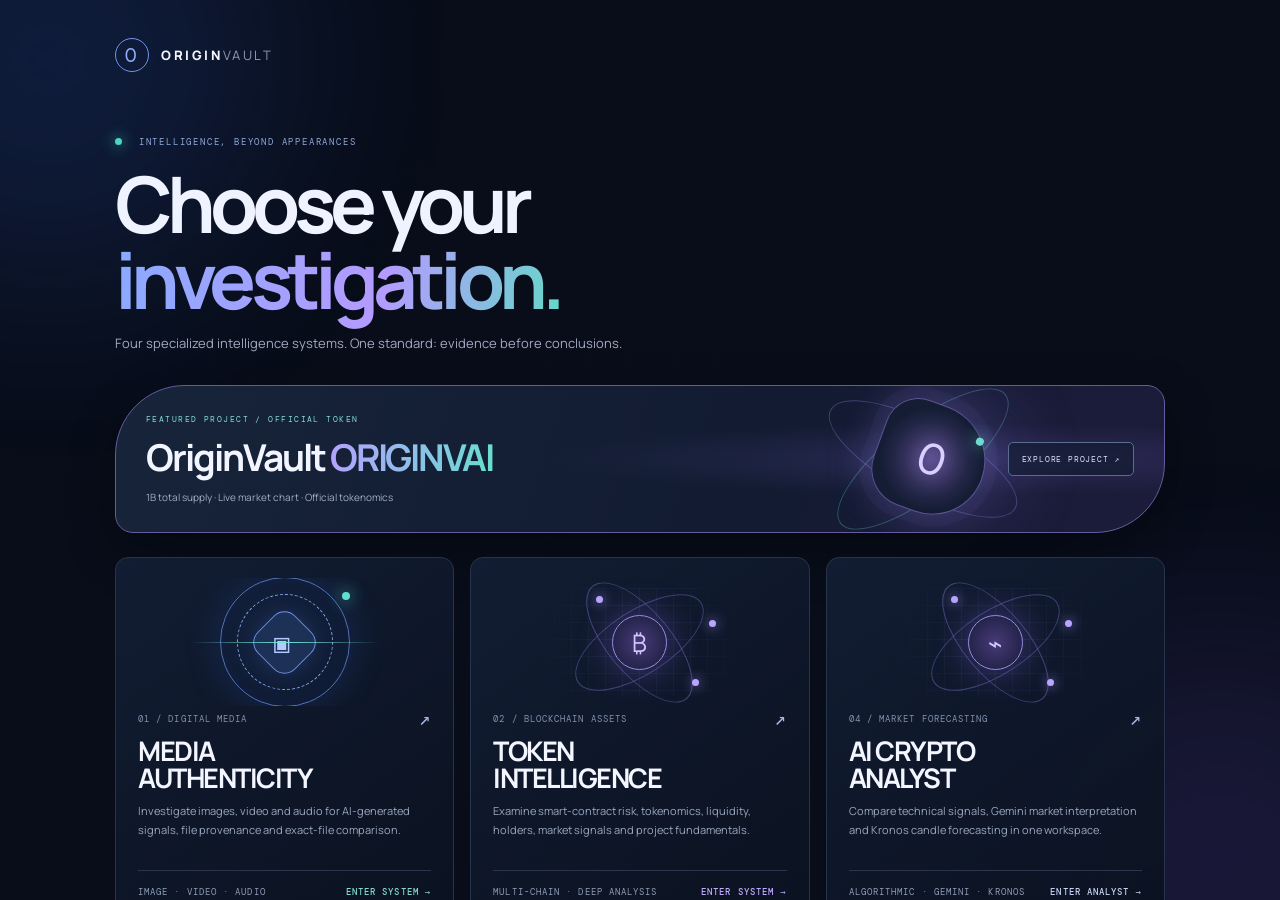
==== commit 4dd847be: "Add AI Crypto Analyst gateway" ====
--- a/index.html
+++ b/index.html
@@ -3,7 +3,7 @@
 <head>
 <meta charset="utf-8"><meta name="viewport" content="width=device-width,initial-scale=1"><meta name="theme-color" content="#080d19">
 <meta name="description" content="ORIGINVAULT — Three independent intelligence systems for media authenticity, blockchain assets and digital evidence.">
-<title>ORIGINVAULT — Three Intelligence Systems</title>
+<title>ORIGINVAULT — Four Intelligence Systems</title>
 <link rel="preconnect" href="https://fonts.googleapis.com"><link rel="preconnect" href="https://fonts.gstatic.com" crossorigin>
 <link href="https://fonts.googleapis.com/css2?family=DM+Mono:wght@400;500&family=Manrope:wght@400;500;600;700;800&display=swap" rel="stylesheet"><link rel="stylesheet" href="/styles.css?v=20261116-gateway3">
 
@@ -25,7 +25,7 @@
     <a class="gateway-brand" href="/" aria-label="ORIGINVAULT home"><span class="gateway-mark">O</span><span>ORIGIN<span>VAULT</span></span></a>
     <div class="gateway-kicker"><i></i> INTELLIGENCE, BEYOND APPEARANCES</div>
     <h1 id="gatewayTitle">Choose your<br><em>investigation.</em></h1>
-    <p class="gateway-lead">Three specialized intelligence systems. One standard: evidence before conclusions.</p>
+    <p class="gateway-lead">Four specialized intelligence systems. One standard: evidence before conclusions.</p>
     <a class="featured-token" href="/token-project.html" aria-label="Open featured token project overview">
       <span class="featured-token-orbit orbit-x"></span><span class="featured-token-orbit orbit-y"></span>
       <span class="featured-token-glow"></span>
@@ -47,6 +47,13 @@
         <p>Examine smart-contract risk, tokenomics, liquidity, holders, market signals and project fundamentals.</p>
         <div class="gateway-option-foot"><span>MULTI-CHAIN · DEEP ANALYSIS</span><b>ENTER SYSTEM →</b></div>
       </a>
+      <a class="gateway-option crypto-option" href="/crypto-analyst.html">
+        <div class="gateway-option-art token-art"><span class="token-art-grid"></span><span class="token-art-ring ring-one"></span><span class="token-art-ring ring-two"></span><span class="token-art-core">⌁</span><span class="token-art-node node-one"></span><span class="token-art-node node-two"></span><span class="token-art-node node-three"></span></div>
+        <div class="gateway-option-meta"><span>04 / MARKET FORECASTING</span><span class="gateway-arrow">↗</span></div>
+        <h2>AI CRYPTO<br>ANALYST</h2>
+        <p>Compare technical signals, Gemini market interpretation and Kronos candle forecasting in one workspace.</p>
+        <div class="gateway-option-foot"><span>ALGORITHMIC · GEMINI · KRONOS</span><b>ENTER ANALYST →</b></div>
+      </a>
       <a class="gateway-option evidence-option" href="/evidence-comparison.html">
         <div class="gateway-option-art evidence-art"><span class="evidence-art-orbit orbit-a"></span><span class="evidence-art-orbit orbit-b"></span><span class="evidence-art-core">⇄</span><span class="evidence-art-spark spark-a"></span><span class="evidence-art-spark spark-b"></span><span class="evidence-art-beam"></span></div>
         <div class="gateway-option-meta"><span>03 / DIGITAL EVIDENCE</span><span class="gateway-arrow">↗</span></div>
@@ -65,7 +72,15 @@
  const provider=new JsonRpcProvider('https://rpc.mainnet.chain.robinhood.com',4663);
  const c=new Contract('0xf04bdd19e34d2e290672b3d38b697909dd385399',['function logo() view returns (string)'],provider);
  const logo=await c.logo();
- if(typeof logo==='string'){const src=logo.startsWith('ipfs://')?'https://ipfs.io/ipfs/'+logo.slice(7):logo;if(src.startsWith('https://')||src.startsWith('http://')){const img=document.getElementById('originVaultHomeLogo');img.src=src;img.hidden=false;}}
+ if(typeof logo==='string'&&logo.trim()){
+  const src=logo.startsWith('ipfs://')?'https://ipfs.io/ipfs/'+logo.slice(7):logo.startsWith('ar://')?'https://arweave.net/'+logo.slice(5):logo;
+  if(src.startsWith('https://')||src.startsWith('http://')||src.startsWith('data:image/')){
+   const img=document.getElementById('originVaultHomeLogo');
+   img.onload=()=>{img.hidden=false;};
+   img.onerror=()=>{img.hidden=true;};
+   img.src=src;
+  }
+ }
 }catch(e){console.info('OriginVault logo metadata is currently unavailable.')}})();
 </script>
 </body></html>
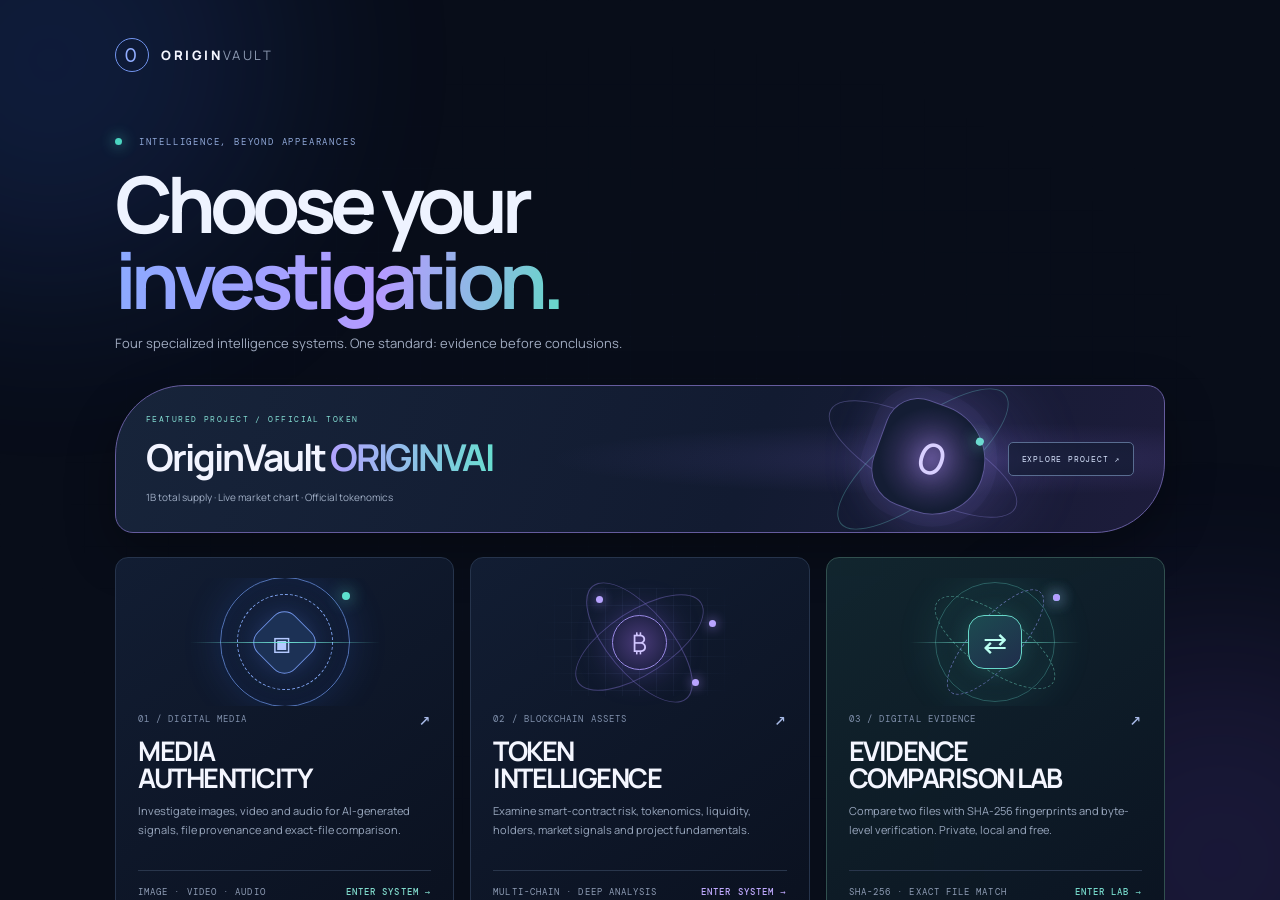
==== commit 00181b34: "Place AI Crypto Analyst after existing gateway systems" ====
--- a/index.html
+++ b/index.html
@@ -47,19 +47,19 @@
         <p>Examine smart-contract risk, tokenomics, liquidity, holders, market signals and project fundamentals.</p>
         <div class="gateway-option-foot"><span>MULTI-CHAIN · DEEP ANALYSIS</span><b>ENTER SYSTEM →</b></div>
       </a>
+      <a class="gateway-option evidence-option" href="/evidence-comparison.html">
+        <div class="gateway-option-art evidence-art"><span class="evidence-art-orbit orbit-a"></span><span class="evidence-art-orbit orbit-b"></span><span class="evidence-art-core">⇄</span><span class="evidence-art-spark spark-a"></span><span class="evidence-art-spark spark-b"></span><span class="evidence-art-beam"></span></div>
+        <div class="gateway-option-meta"><span>03 / DIGITAL EVIDENCE</span><span class="gateway-arrow">↗</span></div>
+        <h2>EVIDENCE<br>COMPARISON LAB</h2>
+        <p>Compare two files with SHA-256 fingerprints and byte-level verification. Private, local and free.</p>
+        <div class="gateway-option-foot"><span>SHA-256 · EXACT FILE MATCH</span><b>ENTER LAB →</b></div>
+      </a>
       <a class="gateway-option crypto-option" href="/crypto-analyst.html">
         <div class="gateway-option-art token-art"><span class="token-art-grid"></span><span class="token-art-ring ring-one"></span><span class="token-art-ring ring-two"></span><span class="token-art-core">⌁</span><span class="token-art-node node-one"></span><span class="token-art-node node-two"></span><span class="token-art-node node-three"></span></div>
         <div class="gateway-option-meta"><span>04 / MARKET FORECASTING</span><span class="gateway-arrow">↗</span></div>
         <h2>AI CRYPTO<br>ANALYST</h2>
         <p>Compare technical signals, Gemini market interpretation and Kronos candle forecasting in one workspace.</p>
         <div class="gateway-option-foot"><span>ALGORITHMIC · GEMINI · KRONOS</span><b>ENTER ANALYST →</b></div>
-      </a>
-      <a class="gateway-option evidence-option" href="/evidence-comparison.html">
-        <div class="gateway-option-art evidence-art"><span class="evidence-art-orbit orbit-a"></span><span class="evidence-art-orbit orbit-b"></span><span class="evidence-art-core">⇄</span><span class="evidence-art-spark spark-a"></span><span class="evidence-art-spark spark-b"></span><span class="evidence-art-beam"></span></div>
-        <div class="gateway-option-meta"><span>03 / DIGITAL EVIDENCE</span><span class="gateway-arrow">↗</span></div>
-        <h2>EVIDENCE<br>COMPARISON LAB</h2>
-        <p>Compare two files with SHA-256 fingerprints and byte-level verification. Private, local and free.</p>
-        <div class="gateway-option-foot"><span>SHA-256 · EXACT FILE MATCH</span><b>ENTER LAB →</b></div>
       </a>
     </div>
     <div class="gateway-bottom"><span>ORIGINVAULT / INDEPENDENT INTELLIGENCE</span><span>SELECT A SYSTEM TO CONTINUE</span></div>
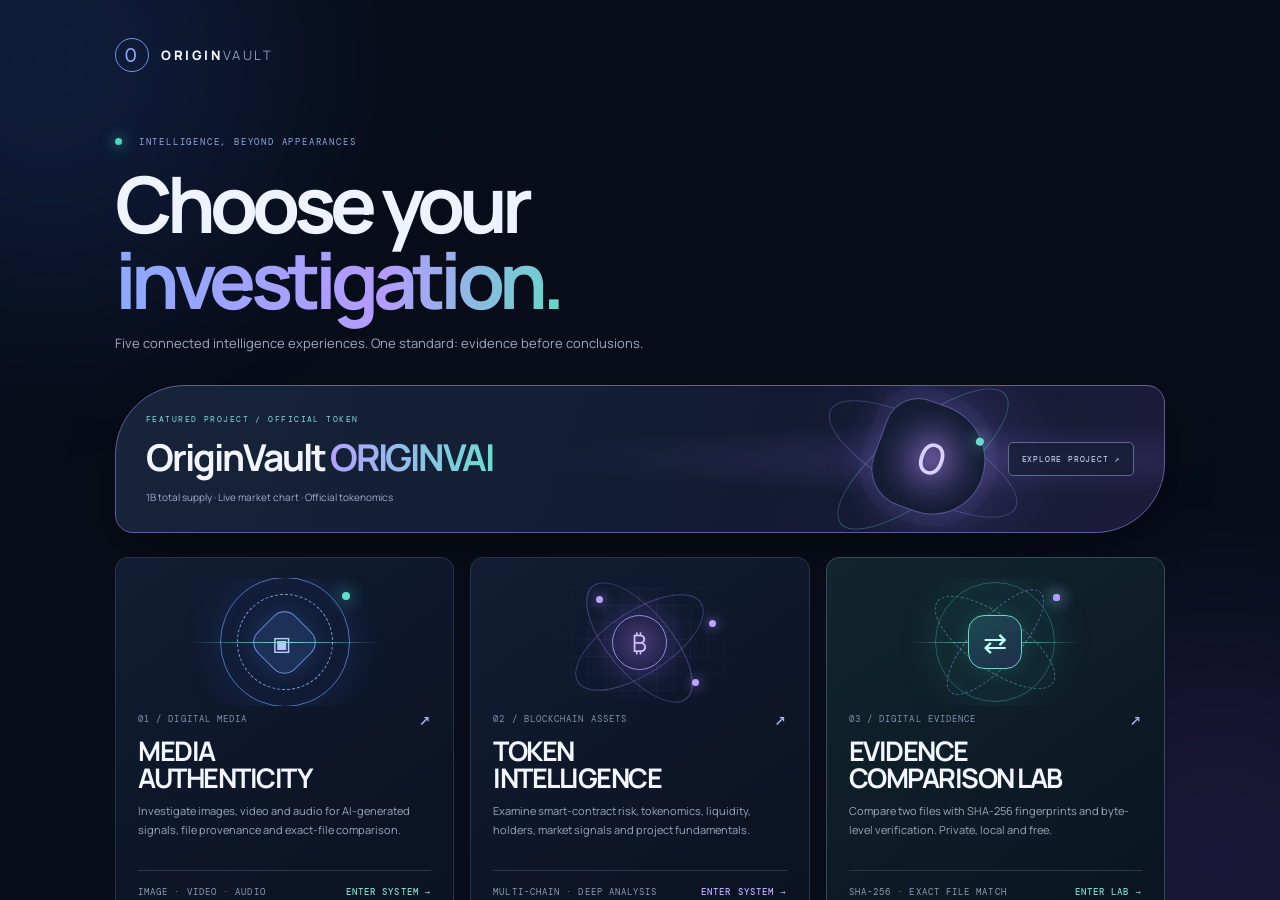
==== commit f89c8823: "Add AI Assistant gateway card and animated visual" ====
--- a/index.html
+++ b/index.html
@@ -3,7 +3,7 @@
 <head>
 <meta charset="utf-8"><meta name="viewport" content="width=device-width,initial-scale=1"><meta name="theme-color" content="#080d19">
 <meta name="description" content="ORIGINVAULT — Three independent intelligence systems for media authenticity, blockchain assets and digital evidence.">
-<title>ORIGINVAULT — Four Intelligence Systems</title>
+<title>ORIGINVAULT — Five Intelligence Experiences</title>
 <link rel="preconnect" href="https://fonts.googleapis.com"><link rel="preconnect" href="https://fonts.gstatic.com" crossorigin>
 <link href="https://fonts.googleapis.com/css2?family=DM+Mono:wght@400;500&family=Manrope:wght@400;500;600;700;800&display=swap" rel="stylesheet"><link rel="stylesheet" href="/styles.css?v=20261116-gateway3">
 
@@ -17,6 +17,21 @@
 @media(prefers-reduced-motion:reduce){.featured-token,.featured-token-mark,.featured-token-orbit{animation:none!important;transition:none!important}}
 </style>
 
+
+<style>
+.assistant-option{border-color:#4d507e;background:radial-gradient(ellipse at 50% 28%,#7265c42b,transparent 55%),linear-gradient(145deg,#1a1d3a,#0d1729 72%)}
+.assistant-option:hover{border-color:#8f8bea!important;box-shadow:0 22px 60px #7668e52b,0 0 35px #7469d522!important}
+.assistant-art{isolation:isolate}
+.assistant-art:before{content:"";position:absolute;width:116px;height:116px;border:1px solid #8d8ce477;border-radius:50%;box-shadow:0 0 32px #8c7cff2c,inset 0 0 28px #8c7cff18}
+.assistant-art-orbit{position:absolute;width:165px;height:58px;border:1px solid #83d9d277;border-radius:50%;transform:rotate(-28deg);animation:assistantOrbit 12s linear infinite}
+.assistant-art-orbit.orbit-two{width:145px;height:75px;border-color:#a795ff77;transform:rotate(58deg);animation-duration:17s;animation-direction:reverse}
+.assistant-art-core{width:54px;height:54px;display:grid;place-items:center;border:1px solid #b3a7ff;border-radius:18px;background:radial-gradient(circle at 35% 25%,#5b5897,#1a2441 75%);box-shadow:0 0 32px #8e7dff88;color:#e6e2ff;font-size:30px;animation:assistantPulse 3.5s ease-in-out infinite;z-index:2}
+.assistant-art-pulse{position:absolute;width:8px;height:8px;border-radius:50%;background:#65e2d1;box-shadow:0 0 15px #65e2d1;animation:assistantOrbit 6s linear infinite}
+.assistant-art-node{position:absolute;width:6px;height:6px;border-radius:50%;background:#b4a3ff;box-shadow:0 0 12px #a895ff}
+.assistant-art-node.node-one{top:19px;left:calc(50% - 61px)}.assistant-art-node.node-two{bottom:18px;right:calc(50% - 68px);background:#65e2d1}
+@keyframes assistantOrbit{to{rotate:360deg}}@keyframes assistantPulse{0%,100%{transform:scale(.94) rotate(0);box-shadow:0 0 22px #8e7dff66}50%{transform:scale(1.06) rotate(45deg);box-shadow:0 0 42px #8e7dffaa}}
+@media(prefers-reduced-motion:reduce){.assistant-art-orbit,.assistant-art-core,.assistant-art-pulse{animation:none!important}}
+</style>
 </head>
 <body>
 <div class="mode-gateway" id="modeGateway" role="dialog" aria-modal="true" aria-labelledby="gatewayTitle">
@@ -25,7 +40,7 @@
     <a class="gateway-brand" href="/" aria-label="ORIGINVAULT home"><span class="gateway-mark">O</span><span>ORIGIN<span>VAULT</span></span></a>
     <div class="gateway-kicker"><i></i> INTELLIGENCE, BEYOND APPEARANCES</div>
     <h1 id="gatewayTitle">Choose your<br><em>investigation.</em></h1>
-    <p class="gateway-lead">Four specialized intelligence systems. One standard: evidence before conclusions.</p>
+    <p class="gateway-lead">Five connected intelligence experiences. One standard: evidence before conclusions.</p>
     <a class="featured-token" href="/token-project.html" aria-label="Open featured token project overview">
       <span class="featured-token-orbit orbit-x"></span><span class="featured-token-orbit orbit-y"></span>
       <span class="featured-token-glow"></span>
@@ -61,6 +76,13 @@
         <p>Compare technical signals, Gemini market interpretation and Kronos candle forecasting in one workspace.</p>
         <div class="gateway-option-foot"><span>ALGORITHMIC · GEMINI · KRONOS</span><b>ENTER ANALYST →</b></div>
       </a>
+      <a class="gateway-option assistant-option" href="/ai-assistant.html">
+        <div class="gateway-option-art assistant-art"><span class="assistant-art-orbit orbit-one"></span><span class="assistant-art-orbit orbit-two"></span><span class="assistant-art-core">✧</span><span class="assistant-art-pulse"></span><span class="assistant-art-node node-one"></span><span class="assistant-art-node node-two"></span></div>
+        <div class="gateway-option-meta"><span>05 / CROSS-SYSTEM INTELLIGENCE</span><span class="gateway-arrow">↗</span></div>
+        <h2>ORIGINVAULT AI<br>ASSISTANT</h2>
+        <p>Your intelligent guide across every OriginVault system. Ask questions, understand results and find the right tools in one conversation.</p>
+        <div class="gateway-option-foot"><span>AI CHAT · SYSTEM GUIDE · SUPPORT</span><b>MEET YOUR AI →</b></div>
+      </a>
     </div>
     <div class="gateway-bottom"><span>ORIGINVAULT / INDEPENDENT INTELLIGENCE</span><span>SELECT A SYSTEM TO CONTINUE</span></div>
   </div>
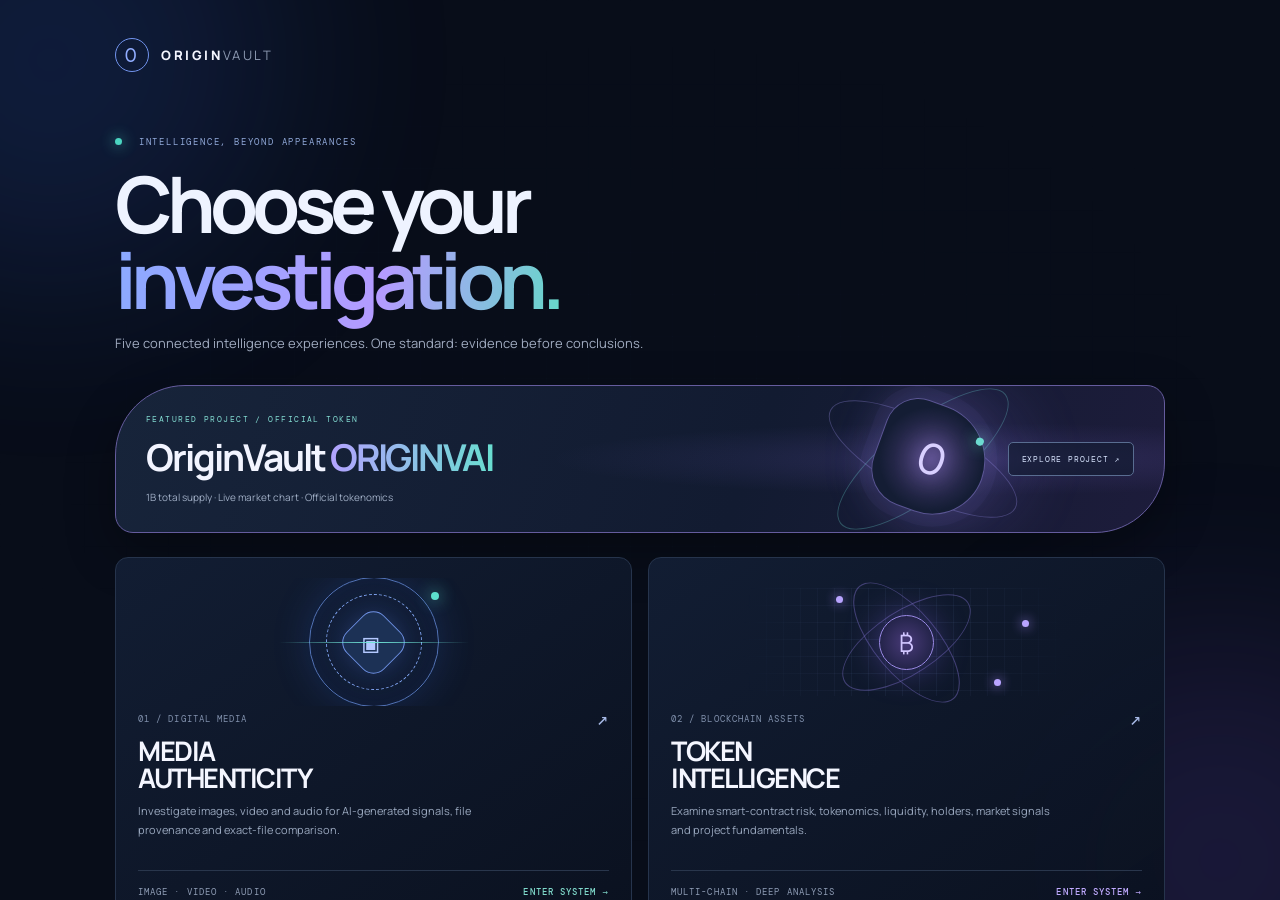
==== commit 7a7f079f: "Polish five-card gateway layout for AI Assistant" ====
--- a/index.html
+++ b/index.html
@@ -2,7 +2,7 @@
 <html lang="en" dir="ltr">
 <head>
 <meta charset="utf-8"><meta name="viewport" content="width=device-width,initial-scale=1"><meta name="theme-color" content="#080d19">
-<meta name="description" content="ORIGINVAULT — Three independent intelligence systems for media authenticity, blockchain assets and digital evidence.">
+<meta name="description" content="ORIGINVAULT — Five connected intelligence experiences for media authenticity, blockchain assets, digital evidence and AI guidance.">
 <title>ORIGINVAULT — Five Intelligence Experiences</title>
 <link rel="preconnect" href="https://fonts.googleapis.com"><link rel="preconnect" href="https://fonts.gstatic.com" crossorigin>
 <link href="https://fonts.googleapis.com/css2?family=DM+Mono:wght@400;500&family=Manrope:wght@400;500;600;700;800&display=swap" rel="stylesheet"><link rel="stylesheet" href="/styles.css?v=20261116-gateway3">
@@ -31,6 +31,9 @@
 .assistant-art-node.node-one{top:19px;left:calc(50% - 61px)}.assistant-art-node.node-two{bottom:18px;right:calc(50% - 68px);background:#65e2d1}
 @keyframes assistantOrbit{to{rotate:360deg}}@keyframes assistantPulse{0%,100%{transform:scale(.94) rotate(0);box-shadow:0 0 22px #8e7dff66}50%{transform:scale(1.06) rotate(45deg);box-shadow:0 0 42px #8e7dffaa}}
 @media(prefers-reduced-motion:reduce){.assistant-art-orbit,.assistant-art-core,.assistant-art-pulse{animation:none!important}}
+.gateway-options{grid-template-columns:repeat(6,minmax(0,1fr))}.gateway-option{grid-column:span 3}.assistant-option{grid-column:2/span 4}
+@media(max-width:680px){.gateway-options{grid-template-columns:1fr}.gateway-option,.assistant-option{grid-column:1}}
+
 </style>
 </head>
 <body>
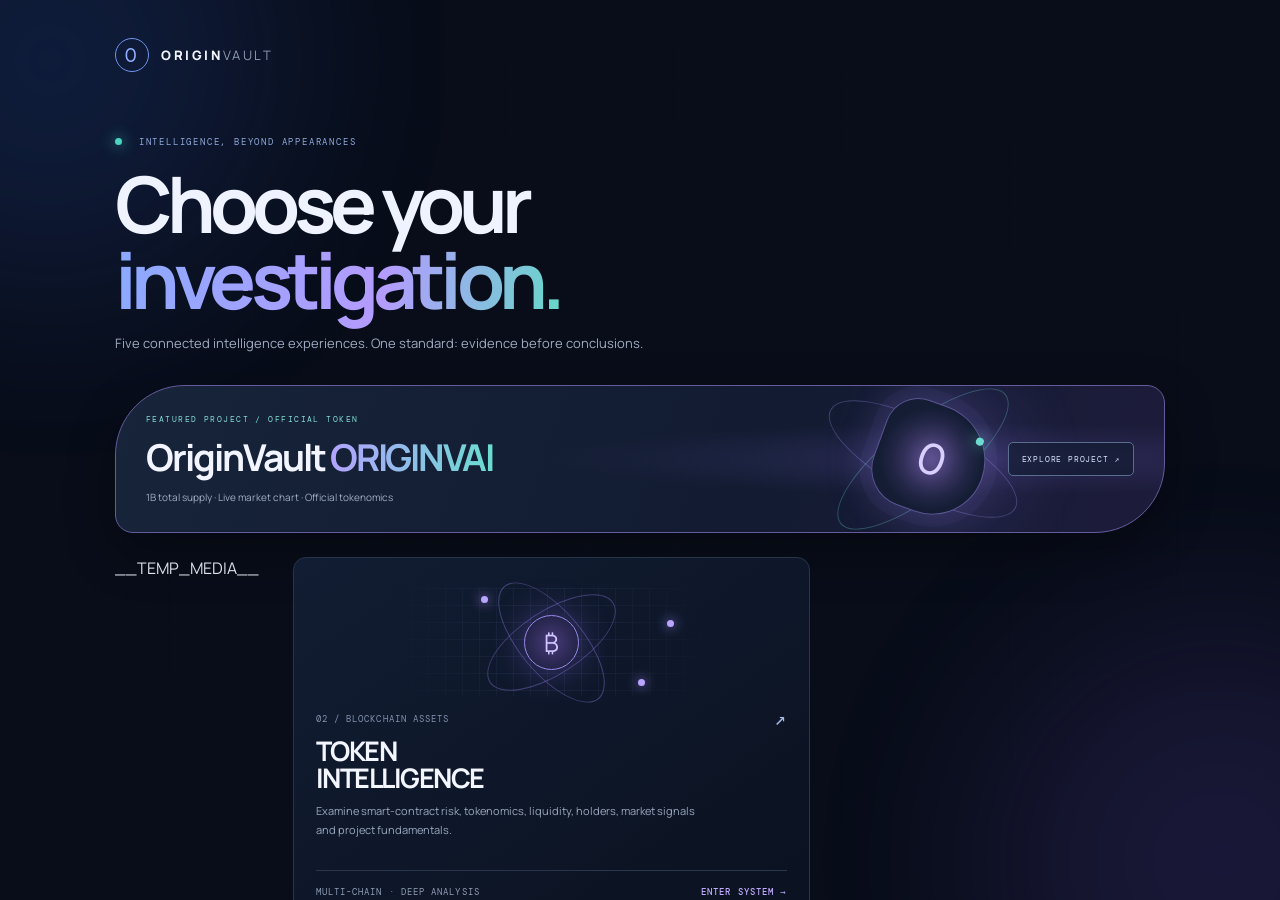
==== commit 46865028: "Reorder homepage gateway cards: AI assistant first, media fourth" ====
--- a/index.html
+++ b/index.html
@@ -31,7 +31,7 @@
 .assistant-art-node.node-one{top:19px;left:calc(50% - 61px)}.assistant-art-node.node-two{bottom:18px;right:calc(50% - 68px);background:#65e2d1}
 @keyframes assistantOrbit{to{rotate:360deg}}@keyframes assistantPulse{0%,100%{transform:scale(.94) rotate(0);box-shadow:0 0 22px #8e7dff66}50%{transform:scale(1.06) rotate(45deg);box-shadow:0 0 42px #8e7dffaa}}
 @media(prefers-reduced-motion:reduce){.assistant-art-orbit,.assistant-art-core,.assistant-art-pulse{animation:none!important}}
-.gateway-options{grid-template-columns:repeat(6,minmax(0,1fr))}.gateway-option{grid-column:span 3}.assistant-option{grid-column:2/span 4}
+.gateway-options{grid-template-columns:repeat(6,minmax(0,1fr))}.gateway-option{grid-column:span 3}.assistant-option{grid-column:span 3}
 @media(max-width:680px){.gateway-options{grid-template-columns:1fr}.gateway-option,.assistant-option{grid-column:1}}
 
 </style>
@@ -51,12 +51,34 @@
       <span class="featured-token-mark"><img id="originVaultHomeLogo" alt="OriginVault token logo" hidden><b id="originVaultHomeFallback">O</b><i></i></span><span class="featured-token-enter">EXPLORE PROJECT ↗</span>
     </a>
     <div class="gateway-options">
-      <a class="gateway-option media-option" href="/ai.html">
-        <div class="gateway-option-art media-art"><span class="media-art-ring"></span><span class="media-art-core">◈</span><span class="art-orbit-dot"></span><span class="art-scanline"></span></div>
-        <div class="gateway-option-meta"><span>01 / DIGITAL MEDIA</span><span class="gateway-arrow">↗</span></div>
-        <h2>MEDIA<br>AUTHENTICITY</h2>
-        <p>Investigate images, video and audio for AI-generated signals, file provenance and exact-file comparison.</p>
-        <div class="gateway-option-foot"><span>IMAGE · VIDEO · AUDIO</span><b>ENTER SYSTEM →</b></div>
+__TEMP_MEDIA__
+      <a class="gateway-option token-option" href="/token-intelligence.html">
+        <div class="gateway-option-art token-art"><span class="token-art-grid"></span><span class="token-art-ring ring-one"></span><span class="token-art-ring ring-two"></span><span class="token-art-core">₿</span><span class="token-art-node node-one"></span><span class="token-art-node node-two"></span><span class="token-art-node node-three"></span></div>
+        <div class="gateway-option-meta"><span>02 / BLOCKCHAIN ASSETS</span><span class="gateway-arrow">↗</span></div>
+        <h2>TOKEN<br>INTELLIGENCE</h2>
+        <p>Examine smart-contract risk, tokenomics, liquidity, holders, market signals and project fundamentals.</p>
+        <div class="gateway-option-foot"><span>MULTI-CHAIN · DEEP ANALYSIS</span><b>ENTER SYSTEM →</b></div>
+      </a>
+      <a class="gateway-option evidence-option" href="/evidence-comparison.html">
+        <div class="gateway-option-art evidence-art"><span class="evidence-art-orbit orbit-a"></span><span class="evidence-art-orbit orbit-b"></span><span class="evidence-art-core">⇄</span><span class="evidence-art-spark spark-a"></span><span class="evidence-art-spark spark-b"></span><span class="evidence-art-beam"></span></div>
+        <div class="gateway-option-meta"><span>03 / DIGITAL EVIDENCE</span><span class="gateway-arrow">↗</span></div>
+        <h2>EVIDENCE<br>COMPARISON LAB</h2>
+        <p>Compare two files with SHA-256 fingerprints and byte-level verification. Private, local and free.</p>
+        <div class="gateway-option-foot"><span>SHA-256 · EXACT FILE MATCH</span><b>ENTER LAB →</b></div>
+      </a>
+      <a class="gateway-option crypto-option" href="/crypto-analyst.html">
+        <div class="gateway-option-art token-art"><span class="token-art-grid"></span><span class="token-art-ring ring-one"></span><span class="token-art-ring ring-two"></span><span class="token-art-core">⌁</span><span class="token-art-node node-one"></span><span class="token-art-node node-two"></span><span class="token-art-node node-three"></span></div>
+        <div class="gateway-option-meta"><span>04 / MARKET FORECASTING</span><span class="gateway-arrow">↗</span></div>
+        <h2>AI CRYPTO<br>ANALYST</h2>
+        <p>Compare technical signals, Gemini market interpretation and Kronos candle forecasting in one workspace.</p>
+        <div class="gateway-option-foot"><span>ALGORITHMIC · GEMINI · KRONOS</span><b>ENTER ANALYST →</b></div>
+      </a>
+      <a class="gateway-option assistant-option" href="/ai-assistant.html">
+        <div class="gateway-option-art assistant-art"><span class="assistant-art-orbit orbit-one"></span><span class="assistant-art-orbit orbit-two"></span><span class="assistant-art-core">✧</span><span class="assistant-art-pulse"></span><span class="assistant-art-node node-one"></span><span class="assistant-art-node node-two"></span></div>
+        <div class="gateway-option-meta"><span>05 / CROSS-SYSTEM INTELLIGENCE</span><span class="gateway-arrow">↗</span></div>
+        <h2>ORIGINVAULT AI<br>ASSISTANT</h2>
+        <p>Your intelligent guide across every OriginVault system. Ask questions, understand results and find the right tools in one conversation.</p>
+        <div class="gateway-option-foot"><span>AI CHAT · SYSTEM GUIDE · SUPPORT</span><b>MEET YOUR AI →</b></div>
       </a>
       <a class="gateway-option token-option" href="/token-intelligence.html">
         <div class="gateway-option-art token-art"><span class="token-art-grid"></span><span class="token-art-ring ring-one"></span><span class="token-art-ring ring-two"></span><span class="token-art-core">₿</span><span class="token-art-node node-one"></span><span class="token-art-node node-two"></span><span class="token-art-node node-three"></span></div>
@@ -71,6 +93,13 @@
         <h2>EVIDENCE<br>COMPARISON LAB</h2>
         <p>Compare two files with SHA-256 fingerprints and byte-level verification. Private, local and free.</p>
         <div class="gateway-option-foot"><span>SHA-256 · EXACT FILE MATCH</span><b>ENTER LAB →</b></div>
+      </a>
+      <a class="gateway-option media-option" href="/ai.html">
+        <div class="gateway-option-art media-art"><span class="media-art-ring"></span><span class="media-art-core">◈</span><span class="art-orbit-dot"></span><span class="art-scanline"></span></div>
+        <div class="gateway-option-meta"><span>01 / DIGITAL MEDIA</span><span class="gateway-arrow">↗</span></div>
+        <h2>MEDIA<br>AUTHENTICITY</h2>
+        <p>Investigate images, video and audio for AI-generated signals, file provenance and exact-file comparison.</p>
+        <div class="gateway-option-foot"><span>IMAGE · VIDEO · AUDIO</span><b>ENTER SYSTEM →</b></div>
       </a>
       <a class="gateway-option crypto-option" href="/crypto-analyst.html">
         <div class="gateway-option-art token-art"><span class="token-art-grid"></span><span class="token-art-ring ring-one"></span><span class="token-art-ring ring-two"></span><span class="token-art-core">⌁</span><span class="token-art-node node-one"></span><span class="token-art-node node-two"></span><span class="token-art-node node-three"></span></div>
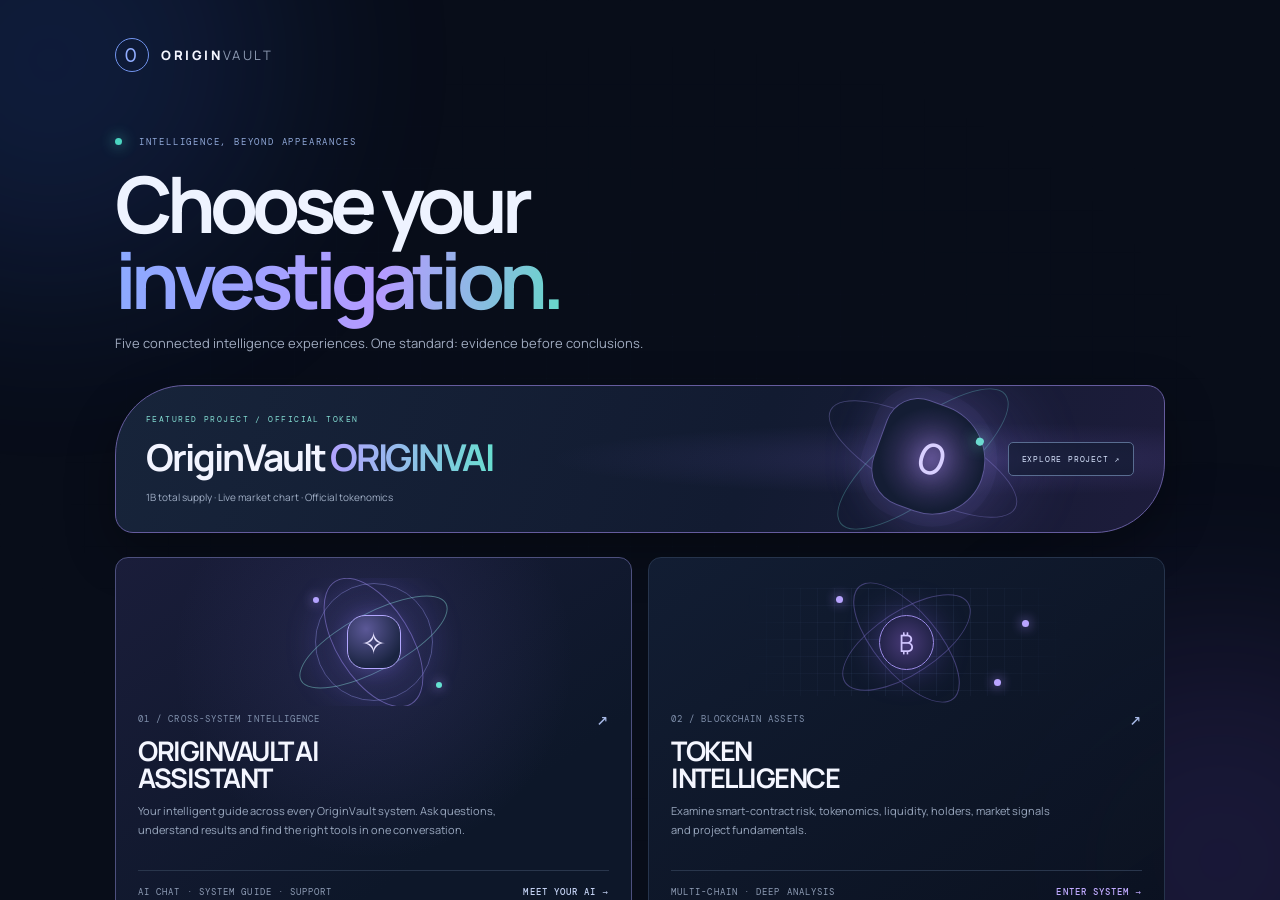
==== commit a40a5c88: "Fix homepage gateway card order" ====
--- a/index.html
+++ b/index.html
@@ -51,31 +51,9 @@
       <span class="featured-token-mark"><img id="originVaultHomeLogo" alt="OriginVault token logo" hidden><b id="originVaultHomeFallback">O</b><i></i></span><span class="featured-token-enter">EXPLORE PROJECT ↗</span>
     </a>
     <div class="gateway-options">
-__TEMP_MEDIA__
-      <a class="gateway-option token-option" href="/token-intelligence.html">
-        <div class="gateway-option-art token-art"><span class="token-art-grid"></span><span class="token-art-ring ring-one"></span><span class="token-art-ring ring-two"></span><span class="token-art-core">₿</span><span class="token-art-node node-one"></span><span class="token-art-node node-two"></span><span class="token-art-node node-three"></span></div>
-        <div class="gateway-option-meta"><span>02 / BLOCKCHAIN ASSETS</span><span class="gateway-arrow">↗</span></div>
-        <h2>TOKEN<br>INTELLIGENCE</h2>
-        <p>Examine smart-contract risk, tokenomics, liquidity, holders, market signals and project fundamentals.</p>
-        <div class="gateway-option-foot"><span>MULTI-CHAIN · DEEP ANALYSIS</span><b>ENTER SYSTEM →</b></div>
-      </a>
-      <a class="gateway-option evidence-option" href="/evidence-comparison.html">
-        <div class="gateway-option-art evidence-art"><span class="evidence-art-orbit orbit-a"></span><span class="evidence-art-orbit orbit-b"></span><span class="evidence-art-core">⇄</span><span class="evidence-art-spark spark-a"></span><span class="evidence-art-spark spark-b"></span><span class="evidence-art-beam"></span></div>
-        <div class="gateway-option-meta"><span>03 / DIGITAL EVIDENCE</span><span class="gateway-arrow">↗</span></div>
-        <h2>EVIDENCE<br>COMPARISON LAB</h2>
-        <p>Compare two files with SHA-256 fingerprints and byte-level verification. Private, local and free.</p>
-        <div class="gateway-option-foot"><span>SHA-256 · EXACT FILE MATCH</span><b>ENTER LAB →</b></div>
-      </a>
-      <a class="gateway-option crypto-option" href="/crypto-analyst.html">
-        <div class="gateway-option-art token-art"><span class="token-art-grid"></span><span class="token-art-ring ring-one"></span><span class="token-art-ring ring-two"></span><span class="token-art-core">⌁</span><span class="token-art-node node-one"></span><span class="token-art-node node-two"></span><span class="token-art-node node-three"></span></div>
-        <div class="gateway-option-meta"><span>04 / MARKET FORECASTING</span><span class="gateway-arrow">↗</span></div>
-        <h2>AI CRYPTO<br>ANALYST</h2>
-        <p>Compare technical signals, Gemini market interpretation and Kronos candle forecasting in one workspace.</p>
-        <div class="gateway-option-foot"><span>ALGORITHMIC · GEMINI · KRONOS</span><b>ENTER ANALYST →</b></div>
-      </a>
       <a class="gateway-option assistant-option" href="/ai-assistant.html">
         <div class="gateway-option-art assistant-art"><span class="assistant-art-orbit orbit-one"></span><span class="assistant-art-orbit orbit-two"></span><span class="assistant-art-core">✧</span><span class="assistant-art-pulse"></span><span class="assistant-art-node node-one"></span><span class="assistant-art-node node-two"></span></div>
-        <div class="gateway-option-meta"><span>05 / CROSS-SYSTEM INTELLIGENCE</span><span class="gateway-arrow">↗</span></div>
+        <div class="gateway-option-meta"><span>01 / CROSS-SYSTEM INTELLIGENCE</span><span class="gateway-arrow">↗</span></div>
         <h2>ORIGINVAULT AI<br>ASSISTANT</h2>
         <p>Your intelligent guide across every OriginVault system. Ask questions, understand results and find the right tools in one conversation.</p>
         <div class="gateway-option-foot"><span>AI CHAT · SYSTEM GUIDE · SUPPORT</span><b>MEET YOUR AI →</b></div>
@@ -96,24 +74,17 @@
       </a>
       <a class="gateway-option media-option" href="/ai.html">
         <div class="gateway-option-art media-art"><span class="media-art-ring"></span><span class="media-art-core">◈</span><span class="art-orbit-dot"></span><span class="art-scanline"></span></div>
-        <div class="gateway-option-meta"><span>01 / DIGITAL MEDIA</span><span class="gateway-arrow">↗</span></div>
+        <div class="gateway-option-meta"><span>04 / DIGITAL MEDIA</span><span class="gateway-arrow">↗</span></div>
         <h2>MEDIA<br>AUTHENTICITY</h2>
         <p>Investigate images, video and audio for AI-generated signals, file provenance and exact-file comparison.</p>
         <div class="gateway-option-foot"><span>IMAGE · VIDEO · AUDIO</span><b>ENTER SYSTEM →</b></div>
       </a>
       <a class="gateway-option crypto-option" href="/crypto-analyst.html">
         <div class="gateway-option-art token-art"><span class="token-art-grid"></span><span class="token-art-ring ring-one"></span><span class="token-art-ring ring-two"></span><span class="token-art-core">⌁</span><span class="token-art-node node-one"></span><span class="token-art-node node-two"></span><span class="token-art-node node-three"></span></div>
-        <div class="gateway-option-meta"><span>04 / MARKET FORECASTING</span><span class="gateway-arrow">↗</span></div>
+        <div class="gateway-option-meta"><span>05 / MARKET FORECASTING</span><span class="gateway-arrow">↗</span></div>
         <h2>AI CRYPTO<br>ANALYST</h2>
         <p>Compare technical signals, Gemini market interpretation and Kronos candle forecasting in one workspace.</p>
         <div class="gateway-option-foot"><span>ALGORITHMIC · GEMINI · KRONOS</span><b>ENTER ANALYST →</b></div>
-      </a>
-      <a class="gateway-option assistant-option" href="/ai-assistant.html">
-        <div class="gateway-option-art assistant-art"><span class="assistant-art-orbit orbit-one"></span><span class="assistant-art-orbit orbit-two"></span><span class="assistant-art-core">✧</span><span class="assistant-art-pulse"></span><span class="assistant-art-node node-one"></span><span class="assistant-art-node node-two"></span></div>
-        <div class="gateway-option-meta"><span>05 / CROSS-SYSTEM INTELLIGENCE</span><span class="gateway-arrow">↗</span></div>
-        <h2>ORIGINVAULT AI<br>ASSISTANT</h2>
-        <p>Your intelligent guide across every OriginVault system. Ask questions, understand results and find the right tools in one conversation.</p>
-        <div class="gateway-option-foot"><span>AI CHAT · SYSTEM GUIDE · SUPPORT</span><b>MEET YOUR AI →</b></div>
       </a>
     </div>
     <div class="gateway-bottom"><span>ORIGINVAULT / INDEPENDENT INTELLIGENCE</span><span>SELECT A SYSTEM TO CONTINUE</span></div>
